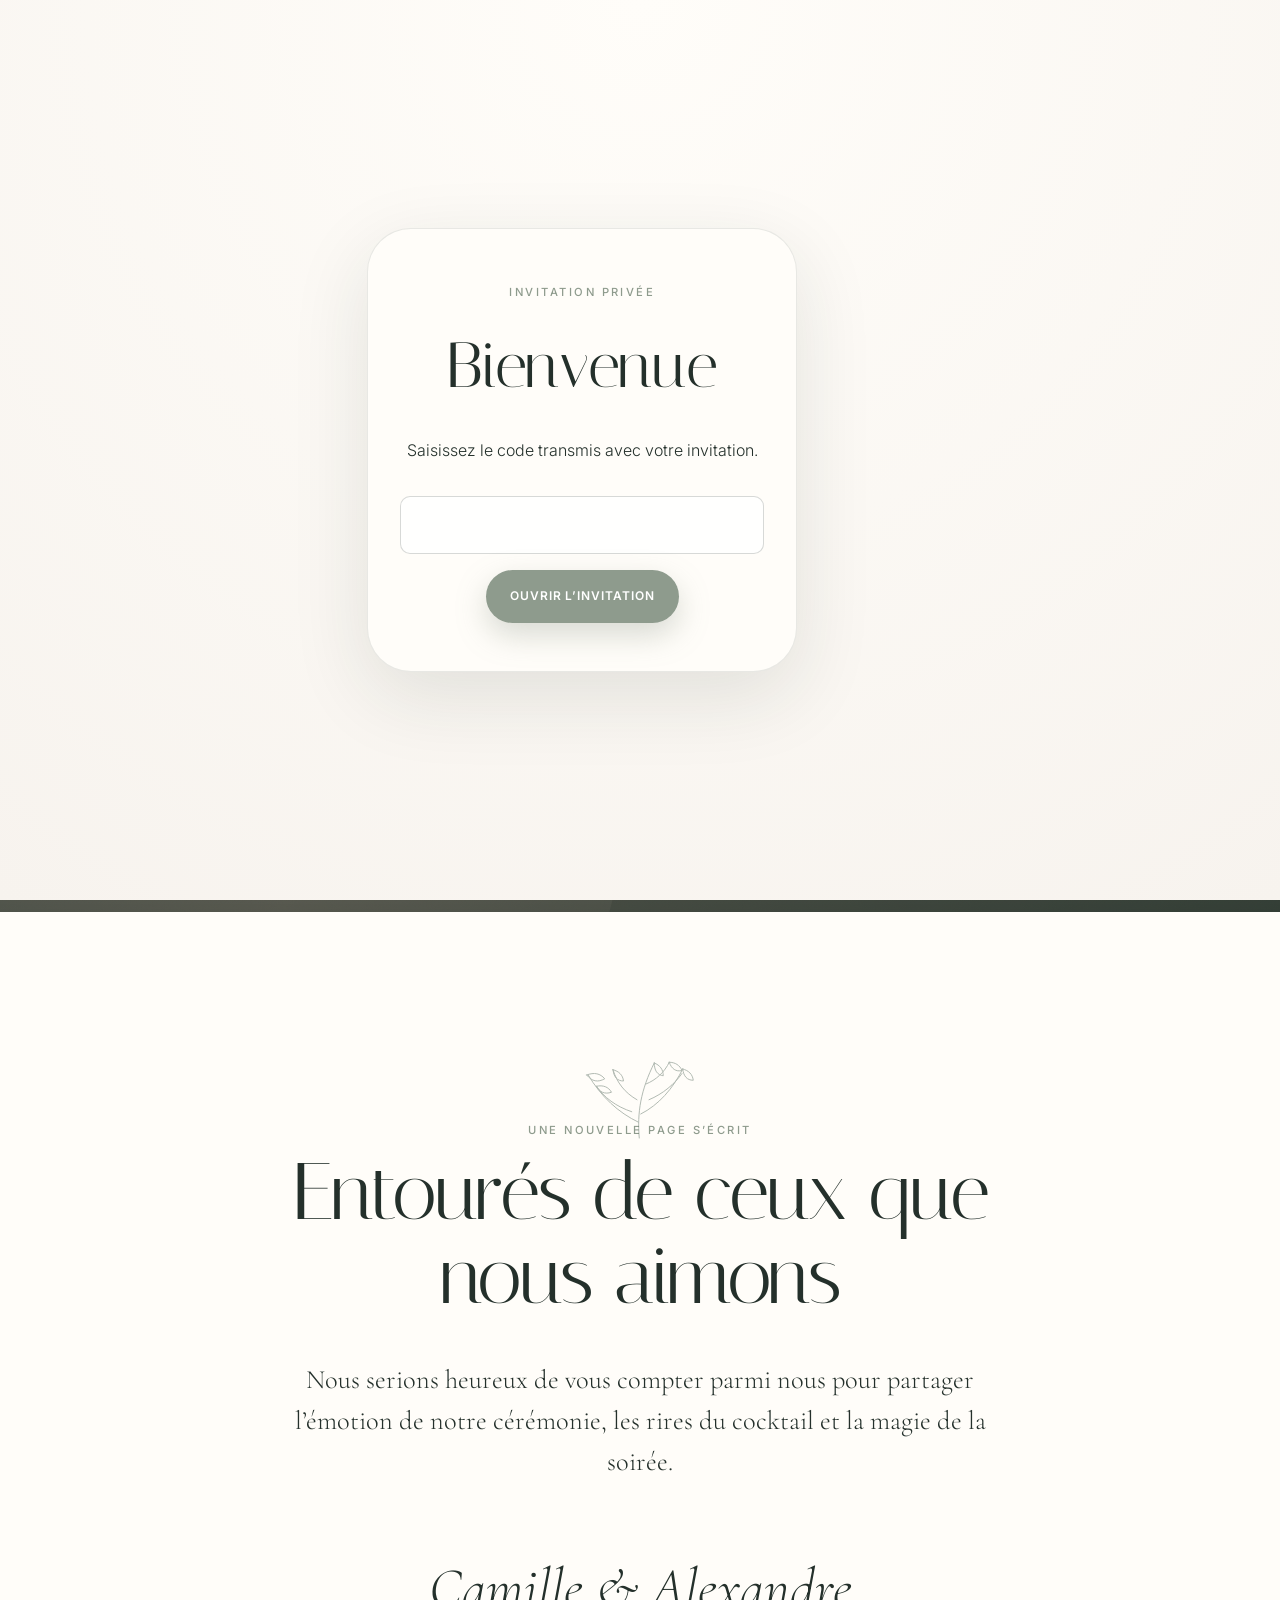
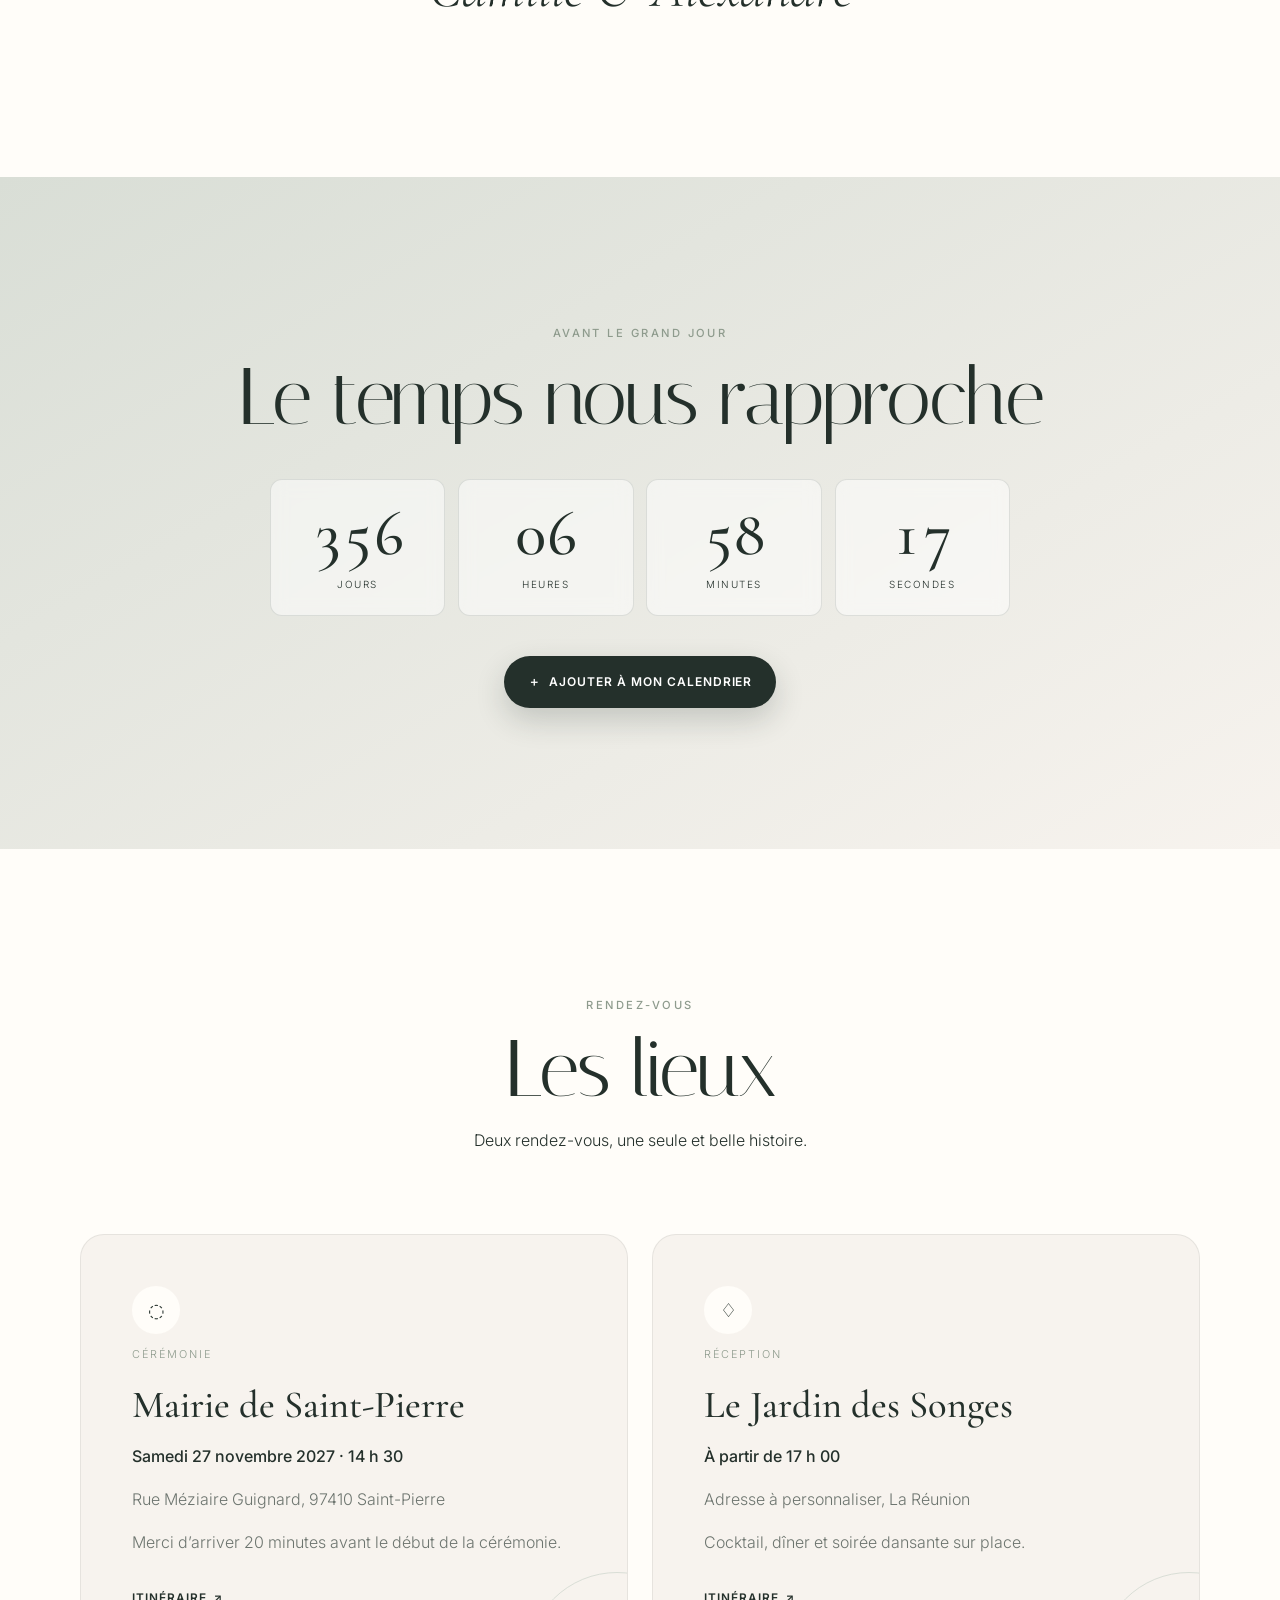
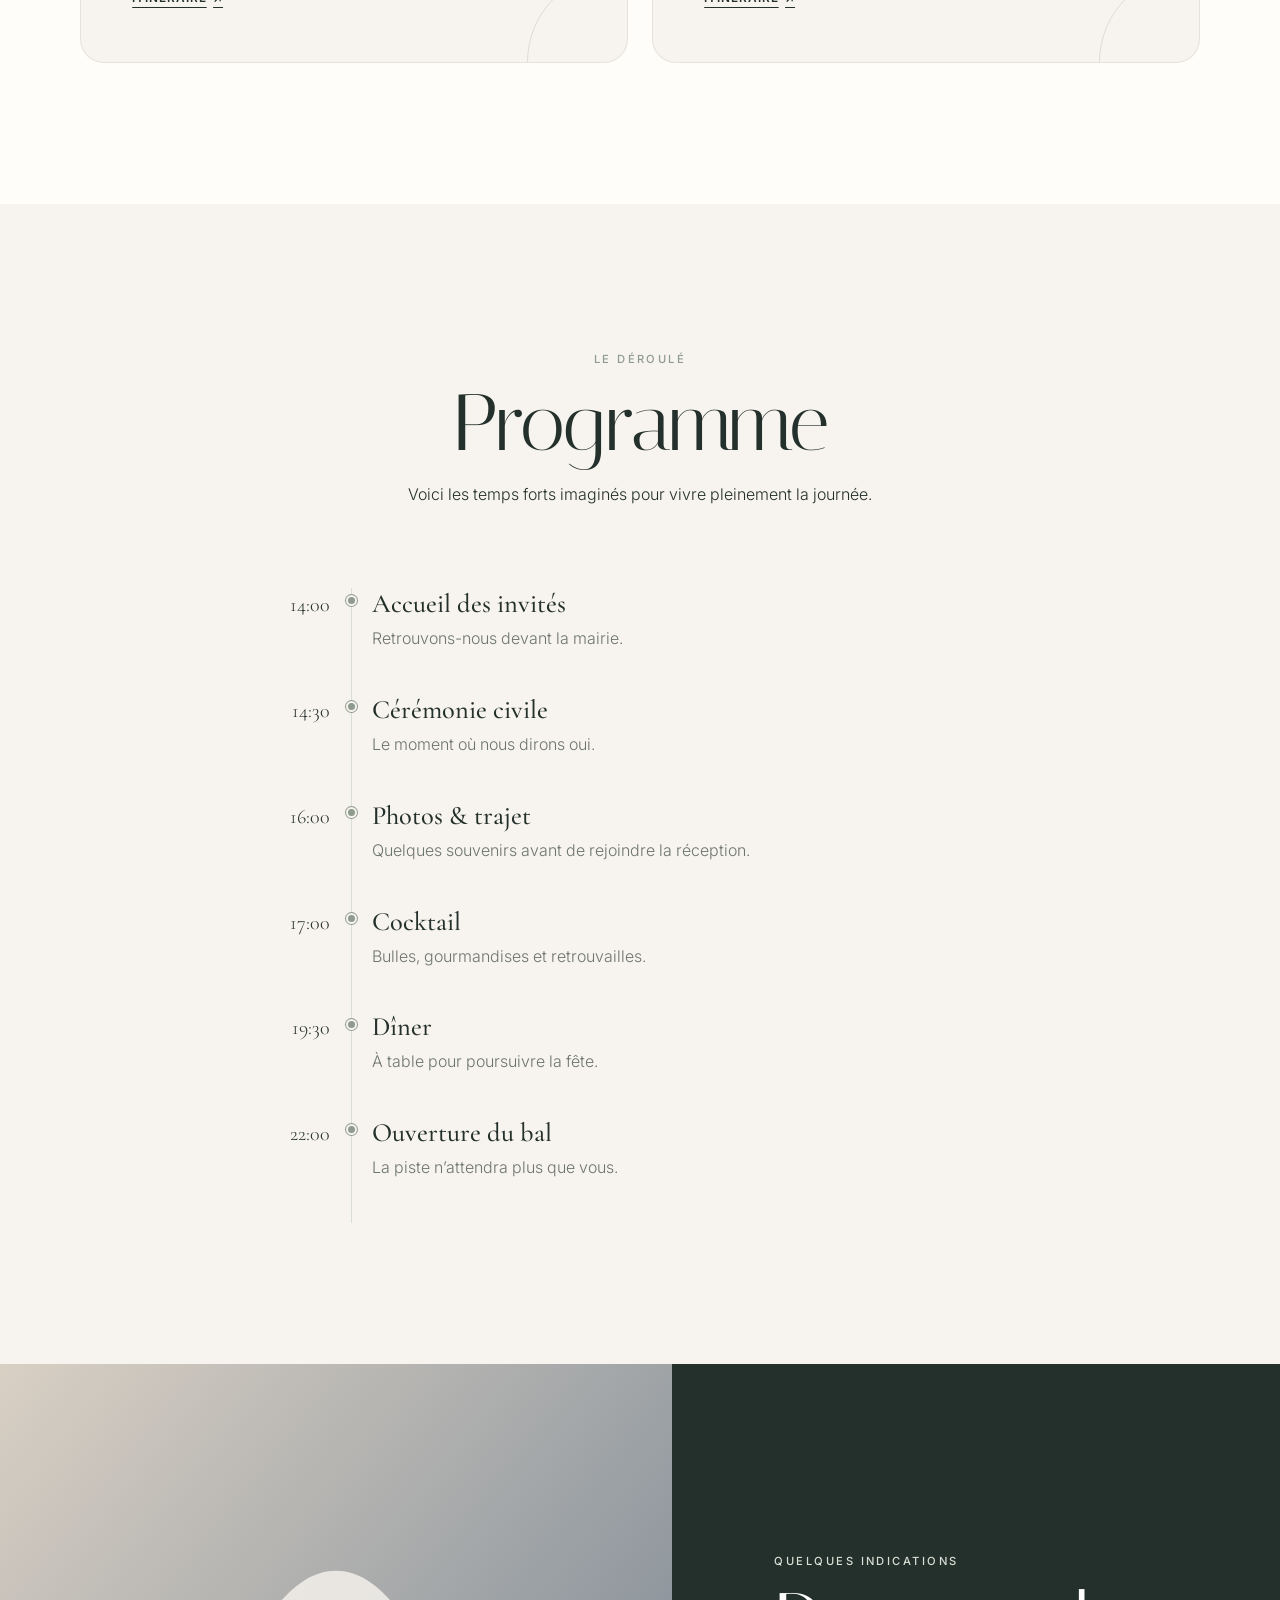
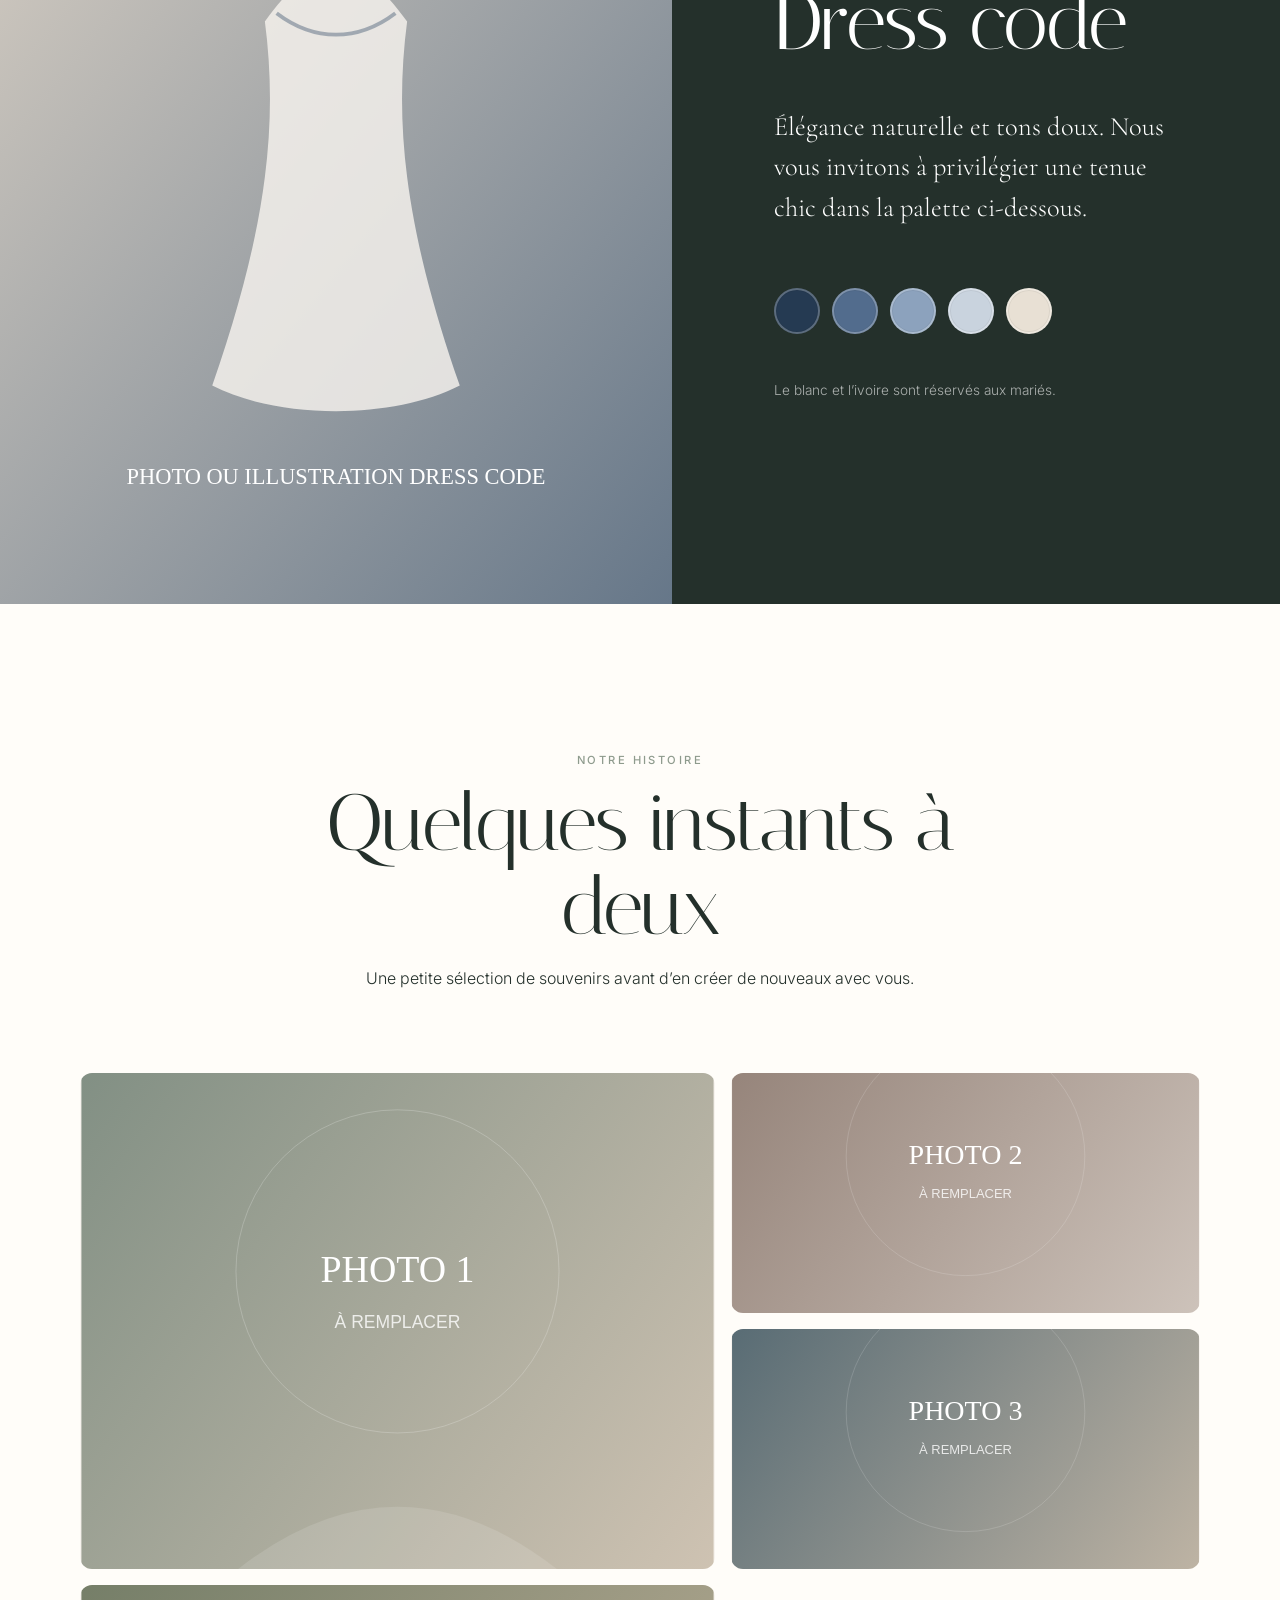
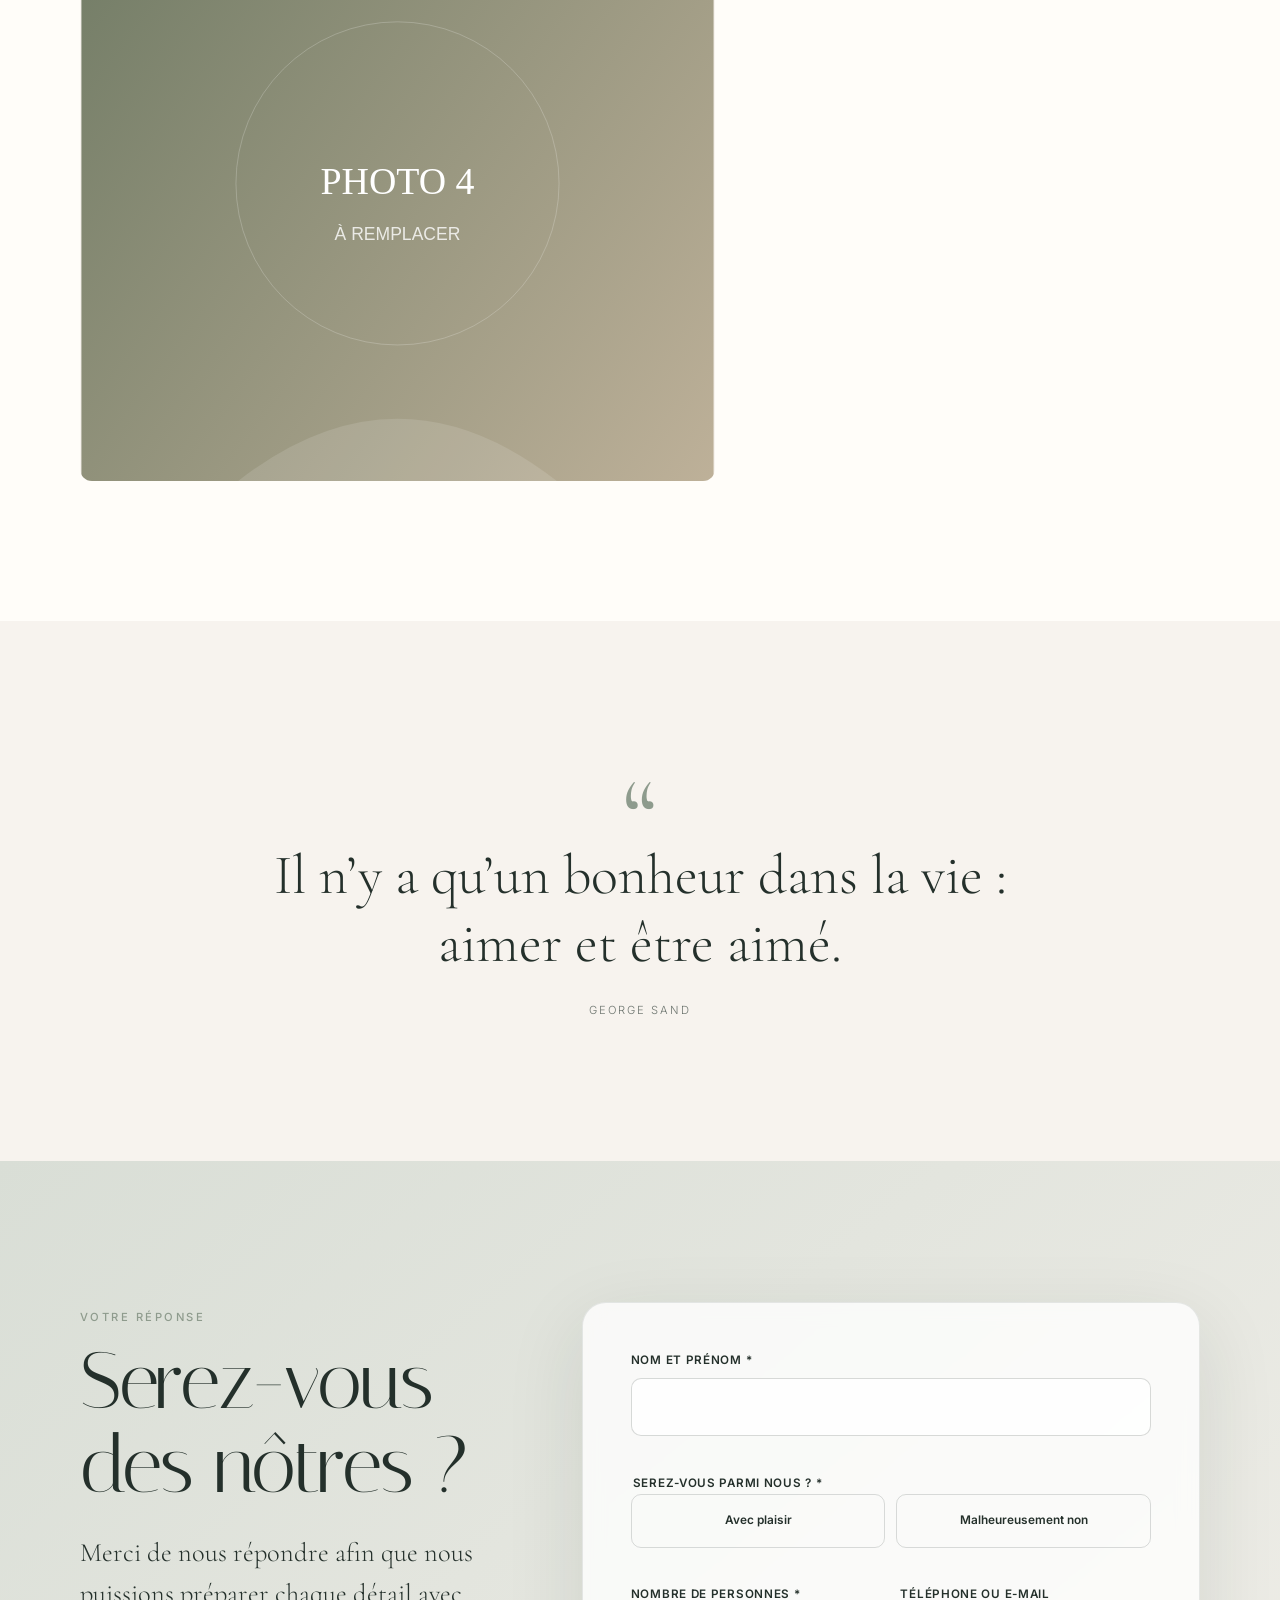
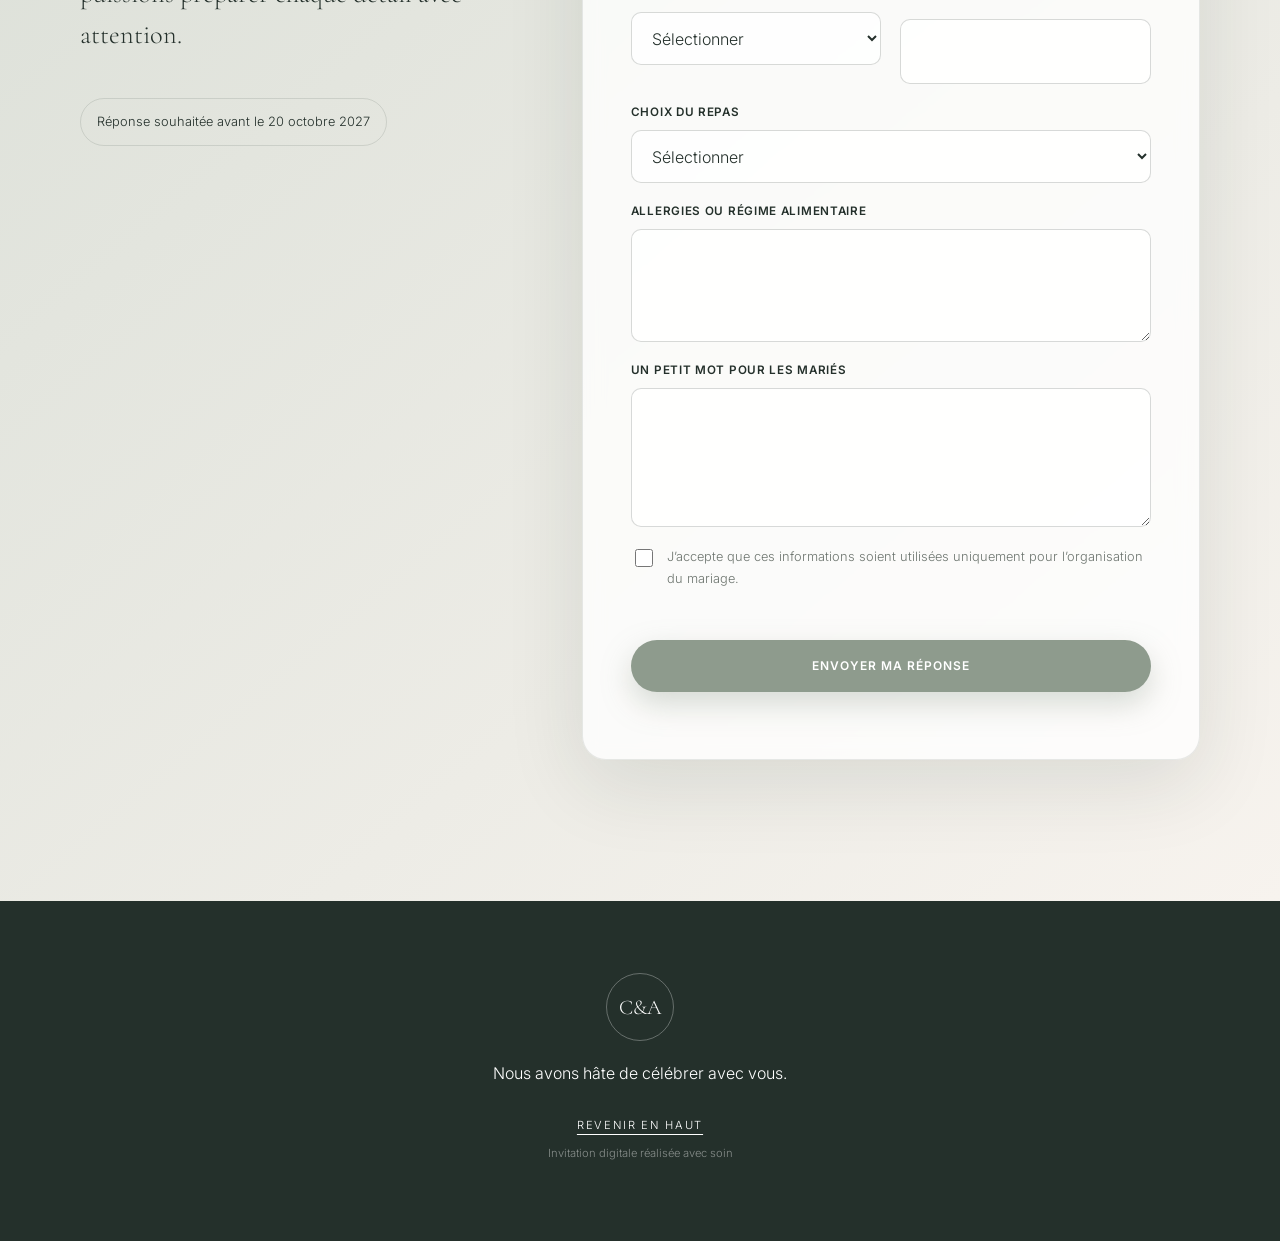
==== index.html @ e75367e8 "Add files via upload" ====
<!doctype html>
<html lang="fr">
<head>
  <meta charset="utf-8">
  <meta name="viewport" content="width=device-width, initial-scale=1, viewport-fit=cover">
  <meta name="theme-color" content="#f7f3ee">
  <meta name="robots" content="noindex,nofollow">
  <meta name="description" content="Invitation digitale de mariage">
  <meta property="og:type" content="website">
  <meta property="og:title" content="Invitation de mariage">
  <meta property="og:description" content="Nous avons la joie de vous inviter à notre mariage.">
  <meta property="og:image" content="assets/images/cover-placeholder.svg">
  <title>Invitation de mariage</title>
  <link rel="icon" href="assets/images/favicon.svg" type="image/svg+xml">
  <link rel="manifest" href="manifest.webmanifest">
  <link rel="preconnect" href="https://fonts.googleapis.com">
  <link rel="preconnect" href="https://fonts.gstatic.com" crossorigin>
  <link id="fontStylesheet" rel="stylesheet" href="https://fonts.googleapis.com/css2?family=Cormorant+Garamond:wght@400;500;600&family=Inter:wght@300;400;500;600&family=Italiana&display=swap">
  <link rel="stylesheet" href="assets/css/styles.css">
  <script src="config/invitation.config.js" defer></script>
  <script src="assets/js/app.js" defer></script>
</head>
<body>
  <noscript>
    <div class="noscript">Cette invitation nécessite JavaScript pour afficher son contenu.</div>
  </noscript>

  <div class="page-loader" id="pageLoader" aria-live="polite">
    <div class="loader-monogram" id="loaderMonogram">M</div>
    <p>Votre invitation se prépare…</p>
  </div>

  <div class="access-gate" id="accessGate" hidden>
    <form class="access-card" id="accessForm">
      <span class="eyebrow">Invitation privée</span>
      <h1>Bienvenue</h1>
      <p>Saisissez le code transmis avec votre invitation.</p>
      <label class="sr-only" for="accessCode">Code d’accès</label>
      <input id="accessCode" name="accessCode" type="password" autocomplete="one-time-code" required>
      <button class="button button--primary" type="submit">Ouvrir l’invitation</button>
      <p class="form-message" id="accessMessage" role="status"></p>
    </form>
  </div>

  <button class="sound-toggle" id="soundToggle" type="button" aria-label="Activer la musique" hidden>
    <span class="sound-bars" aria-hidden="true"><i></i><i></i><i></i></span>
    <span id="soundLabel">Musique</span>
  </button>
  <audio id="backgroundAudio" preload="none" loop></audio>

  <header class="hero" id="accueil">
    <div class="hero-media" aria-hidden="true">
      <img id="heroImage" src="assets/images/cover-placeholder.svg" alt="">
      <div class="hero-overlay"></div>
    </div>
    <div class="hero-content reveal">
      <p class="eyebrow" data-bind="hero.kicker"></p>
      <div class="monogram" id="heroMonogram" aria-hidden="true"></div>
      <h1 class="hero-names" id="heroNames"></h1>
      <p class="hero-date" id="heroDate"></p>
      <p class="hero-intro" data-bind="hero.intro"></p>
      <a class="scroll-cue" href="#annonce" aria-label="Découvrir l’invitation">
        <span>Découvrir</span><i aria-hidden="true"></i>
      </a>
    </div>
  </header>

  <main>
    <section class="section announcement" id="annonce">
      <div class="ornament ornament--top" aria-hidden="true"></div>
      <div class="section-inner section-inner--narrow reveal">
        <span class="eyebrow" data-bind="announcement.kicker"></span>
        <h2 data-bind="announcement.title"></h2>
        <p class="lead" data-bind="announcement.text"></p>
        <div class="signature" id="signatureNames"></div>
      </div>
    </section>

    <section class="section countdown-section" id="compte-a-rebours">
      <div class="section-inner reveal">
        <span class="eyebrow">Avant le grand jour</span>
        <h2 id="countdownHeading">Le temps nous rapproche</h2>
        <div class="countdown" id="countdown" role="timer" aria-live="off">
          <div><strong id="days">000</strong><span>jours</span></div>
          <div><strong id="hours">00</strong><span>heures</span></div>
          <div><strong id="minutes">00</strong><span>minutes</span></div>
          <div><strong id="seconds">00</strong><span>secondes</span></div>
        </div>
        <button class="button button--dark" id="calendarButton" type="button">
          <span aria-hidden="true">＋</span> Ajouter à mon calendrier
        </button>
      </div>
    </section>

    <section class="section locations-section" id="lieux">
      <div class="section-inner">
        <div class="section-heading reveal">
          <span class="eyebrow">Rendez-vous</span>
          <h2>Les lieux</h2>
          <p data-bind="locationsIntro"></p>
        </div>
        <div class="locations-grid" id="locationsGrid"></div>
      </div>
    </section>

    <section class="section schedule-section" id="programme">
      <div class="section-inner section-inner--narrow">
        <div class="section-heading reveal">
          <span class="eyebrow">Le déroulé</span>
          <h2>Programme</h2>
          <p data-bind="scheduleIntro"></p>
        </div>
        <ol class="timeline" id="timeline"></ol>
      </div>
    </section>

    <section class="section dress-section" id="dress-code">
      <div class="dress-media reveal">
        <img id="dressImage" src="assets/images/dress-placeholder.svg" alt="">
      </div>
      <div class="dress-content reveal">
        <span class="eyebrow">Quelques indications</span>
        <h2>Dress code</h2>
        <p class="lead" data-bind="dressCode.text"></p>
        <div class="palette" id="palette" aria-label="Palette de couleurs conseillée"></div>
        <p class="small-note" data-bind="dressCode.note"></p>
      </div>
    </section>

    <section class="section gallery-section" id="galerie">
      <div class="section-inner">
        <div class="section-heading reveal">
          <span class="eyebrow">Notre histoire</span>
          <h2 data-bind="gallery.title"></h2>
          <p data-bind="gallery.intro"></p>
        </div>
        <div class="gallery-grid" id="galleryGrid"></div>
      </div>
    </section>

    <section class="section quote-section" id="citation">
      <div class="section-inner section-inner--narrow reveal">
        <span class="quote-mark" aria-hidden="true">“</span>
        <blockquote id="quoteText"></blockquote>
        <cite id="quoteAuthor"></cite>
      </div>
    </section>

    <section class="section rsvp-section" id="rsvp">
      <div class="section-inner rsvp-layout">
        <div class="rsvp-copy reveal">
          <span class="eyebrow">Votre réponse</span>
          <h2 data-bind="rsvp.title"></h2>
          <p class="lead" data-bind="rsvp.intro"></p>
          <p class="rsvp-deadline" id="rsvpDeadline"></p>
        </div>

        <form class="rsvp-form reveal" id="rsvpForm" novalidate>
          <div class="honeypot" aria-hidden="true">
            <label for="website">Ne pas remplir</label>
            <input id="website" name="website" type="text" tabindex="-1" autocomplete="off">
          </div>
          <input type="hidden" name="eventId" id="eventId">
          <input type="hidden" name="submittedAt" id="submittedAt">

          <div class="field field--full">
            <label for="guestName">Nom et prénom *</label>
            <input id="guestName" name="guestName" type="text" autocomplete="name" required>
            <span class="field-error"></span>
          </div>

          <fieldset class="field field--full attendance-field">
            <legend>Serez-vous parmi nous ? *</legend>
            <div class="segmented-control">
              <label><input type="radio" name="attendance" value="yes" required><span>Avec plaisir</span></label>
              <label><input type="radio" name="attendance" value="no" required><span>Malheureusement non</span></label>
            </div>
            <span class="field-error"></span>
          </fieldset>

          <div class="conditional-fields" id="conditionalFields">
            <div class="field">
              <label for="guestCount">Nombre de personnes *</label>
              <select id="guestCount" name="guestCount"></select>
              <span class="field-error"></span>
            </div>

            <div class="field">
              <label for="contact">Téléphone ou e-mail</label>
              <input id="contact" name="contact" type="text" autocomplete="email">
            </div>

            <div class="field field--full" id="mealField">
              <label for="mealChoice">Choix du repas</label>
              <select id="mealChoice" name="mealChoice"></select>
            </div>

            <div class="field field--full">
              <label for="dietary">Allergies ou régime alimentaire</label>
              <textarea id="dietary" name="dietary" rows="3"></textarea>
            </div>
          </div>

          <div class="field field--full">
            <label for="message">Un petit mot pour les mariés</label>
            <textarea id="message" name="message" rows="4"></textarea>
          </div>

          <label class="consent field--full">
            <input id="consent" name="consent" type="checkbox" required>
            <span id="consentText"></span>
          </label>
          <span class="field-error consent-error"></span>

          <button class="button button--primary button--submit" type="submit" id="submitButton">
            Envoyer ma réponse
          </button>
          <p class="form-message" id="formMessage" role="status" aria-live="polite"></p>
        </form>
      </div>
    </section>
  </main>

  <footer class="footer">
    <div class="footer-monogram" id="footerMonogram"></div>
    <p id="footerText"></p>
    <a href="#accueil">Revenir en haut</a>
    <p class="footer-credit" id="footerCredit"></p>
  </footer>

  <dialog class="lightbox" id="lightbox">
    <button class="lightbox-close" id="lightboxClose" type="button" aria-label="Fermer">×</button>
    <img id="lightboxImage" alt="">
    <p id="lightboxCaption"></p>
  </dialog>

  <div class="toast" id="toast" role="status" aria-live="polite"></div>
</body>
</html>
---- assets/css/styles.css ----
:root {
  --bg: #f7f3ee;
  --surface: #fffdf9;
  --text: #24302b;
  --muted: #6d756f;
  --accent: #8e9b8d;
  --accent-soft: #d9ded6;
  --dark: #24302b;
  --light: #ffffff;
  --display: 'Italiana', serif;
  --serif: 'Cormorant Garamond', serif;
  --body: 'Inter', sans-serif;
  --radius-sm: 12px;
  --radius-md: 24px;
  --radius-lg: 44px;
  --shadow: 0 24px 80px rgba(29, 42, 35, .11);
  --content: 1120px;
  --ease: cubic-bezier(.22, 1, .36, 1);
}

*, *::before, *::after { box-sizing: border-box; }
html { scroll-behavior: smooth; background: var(--bg); }
body {
  margin: 0;
  color: var(--text);
  background: var(--bg);
  font-family: var(--body);
  font-weight: 300;
  line-height: 1.7;
  overflow-x: hidden;
}
body.is-locked { overflow: hidden; }
img { display: block; max-width: 100%; }
button, input, select, textarea { font: inherit; }
button, a { -webkit-tap-highlight-color: transparent; }
a { color: inherit; }

.sr-only {
  position: absolute !important;
  width: 1px; height: 1px;
  padding: 0; margin: -1px;
  overflow: hidden; clip: rect(0,0,0,0);
  white-space: nowrap; border: 0;
}
.noscript { padding: 1rem; text-align: center; background: #7b2f2f; color: white; }

.page-loader {
  position: fixed; inset: 0; z-index: 1000;
  display: grid; place-content: center; justify-items: center;
  background: var(--bg);
  transition: opacity .7s var(--ease), visibility .7s;
}
.page-loader.is-hidden { opacity: 0; visibility: hidden; }
.loader-monogram {
  width: 92px; height: 92px; border: 1px solid var(--accent);
  border-radius: 50%; display: grid; place-content: center;
  font-family: var(--serif); font-size: 2rem;
  animation: breathe 1.8s ease-in-out infinite;
}
.page-loader p { margin-top: 1rem; color: var(--muted); font-size: .75rem; letter-spacing: .12em; text-transform: uppercase; }
@keyframes breathe { 50% { transform: scale(1.05); opacity: .65; } }

.access-gate {
  position: fixed; inset: 0; z-index: 900; padding: 1.5rem;
  display: grid; place-content: center;
  background: radial-gradient(circle at top, var(--surface), var(--bg));
}
.access-card {
  width: min(100%, 430px); padding: 3rem 2rem; text-align: center;
  background: var(--surface); border: 1px solid rgba(36,48,43,.1);
  border-radius: var(--radius-lg); box-shadow: var(--shadow);
}
.access-card h1 { font-family: var(--display); font-weight: 400; font-size: clamp(2.6rem, 10vw, 4rem); margin: .5rem 0; }
.access-card input { margin: 1rem 0; text-align: center; letter-spacing: .3em; }

.hero {
  position: relative; min-height: 100svh; display: grid; place-items: center;
  overflow: hidden; isolation: isolate; color: var(--light); text-align: center;
}
.hero-media { position: absolute; inset: 0; z-index: -2; }
.hero-media img { width: 100%; height: 100%; object-fit: cover; transform: scale(1.025); animation: heroZoom 16s ease-out both; }
.hero-overlay {
  position: absolute; inset: 0;
  background: linear-gradient(180deg, rgba(15,26,21,.22), rgba(15,26,21,.46) 75%, rgba(15,26,21,.62));
}
.hero-content { width: min(92%, 820px); padding: 6rem 1rem 5rem; display: grid; justify-items: center; }
.hero .eyebrow { color: rgba(255,255,255,.82); }
.monogram {
  width: 88px; height: 88px; border: 1px solid rgba(255,255,255,.6);
  border-radius: 50%; display: grid; place-content: center;
  font-family: var(--serif); font-size: 1.7rem; margin: 1.5rem 0 2rem;
  backdrop-filter: blur(5px);
}
.hero-names {
  margin: 0; font-family: var(--display); font-weight: 400;
  font-size: clamp(3.8rem, 14vw, 8.2rem); line-height: .94; letter-spacing: -.04em;
  text-wrap: balance;
}
.hero-names .ampersand { display: block; font-family: var(--serif); font-style: italic; font-size: .5em; line-height: .75; margin: .15em 0; }
.hero-date { font-family: var(--serif); font-size: clamp(1.25rem, 4vw, 1.7rem); letter-spacing: .16em; text-transform: uppercase; margin: 2rem 0 .8rem; }
.hero-intro { width: min(100%, 610px); color: rgba(255,255,255,.85); margin: 0; }
.scroll-cue { margin-top: 4rem; display: grid; justify-items: center; gap: .7rem; text-decoration: none; text-transform: uppercase; letter-spacing: .18em; font-size: .67rem; }
.scroll-cue i { width: 1px; height: 46px; background: rgba(255,255,255,.7); animation: scrollCue 1.8s ease-in-out infinite; transform-origin: top; }
@keyframes heroZoom { to { transform: scale(1.1); } }
@keyframes scrollCue { 0%, 100% { transform: scaleY(.25); opacity: .3; } 50% { transform: scaleY(1); opacity: 1; } }

.section { position: relative; padding: clamp(5rem, 11vw, 9rem) 1.25rem; }
.section-inner { width: min(100%, var(--content)); margin-inline: auto; }
.section-inner--narrow { max-width: 760px; }
.section-heading { max-width: 650px; margin: 0 auto clamp(3rem, 7vw, 5rem); text-align: center; }
.eyebrow { margin: 0; color: var(--accent); font-size: .7rem; font-weight: 500; letter-spacing: .22em; text-transform: uppercase; }
h2 { margin: .6rem 0 1rem; font-family: var(--display); font-size: clamp(2.7rem, 7vw, 5rem); font-weight: 400; line-height: 1.05; letter-spacing: -.025em; }
.lead { font-family: var(--serif); font-size: clamp(1.25rem, 3vw, 1.65rem); line-height: 1.55; }
.small-note { color: var(--muted); font-size: .85rem; }

.announcement { min-height: 78svh; display: grid; place-items: center; text-align: center; background: var(--surface); }
.announcement .section-inner { display: grid; justify-items: center; }
.signature { font-family: var(--serif); font-style: italic; font-size: clamp(2.1rem, 6vw, 3.5rem); margin-top: 2rem; }
.ornament--top { width: 180px; height: 92px; margin: 0 auto -1.5rem; background: url('../images/botanical-line.svg') center/contain no-repeat; opacity: .55; }

.countdown-section { text-align: center; background: linear-gradient(150deg, var(--accent-soft), var(--bg)); }
.countdown { display: grid; grid-template-columns: repeat(4, minmax(0,1fr)); gap: .8rem; width: min(100%, 740px); margin: 2.5rem auto; }
.countdown > div { padding: 1.4rem .4rem; background: rgba(255,255,255,.5); border: 1px solid rgba(36,48,43,.12); border-radius: var(--radius-sm); backdrop-filter: blur(8px); }
.countdown strong { display: block; font-family: var(--serif); font-size: clamp(2rem, 7vw, 4rem); font-weight: 500; line-height: 1; font-variant-numeric: tabular-nums; }
.countdown span { display: block; margin-top: .6rem; font-size: .62rem; letter-spacing: .15em; text-transform: uppercase; }

.button {
  border: 0; border-radius: 999px; padding: 1rem 1.5rem; cursor: pointer;
  display: inline-flex; align-items: center; justify-content: center; gap: .55rem;
  font-size: .75rem; font-weight: 600; letter-spacing: .08em; text-transform: uppercase;
  text-decoration: none; transition: transform .3s var(--ease), box-shadow .3s, background .3s;
}
.button:hover { transform: translateY(-2px); }
.button:focus-visible { outline: 3px solid color-mix(in srgb, var(--accent), white 30%); outline-offset: 4px; }
.button--dark { color: white; background: var(--dark); box-shadow: 0 12px 30px rgba(36,48,43,.2); }
.button--primary { color: white; background: var(--accent); box-shadow: 0 12px 30px color-mix(in srgb, var(--accent), transparent 65%); }
.button[disabled] { cursor: wait; opacity: .65; transform: none; }

.locations-section { background: var(--surface); }
.locations-grid { display: grid; grid-template-columns: repeat(2, minmax(0,1fr)); gap: 1.5rem; }
.location-card {
  position: relative; padding: clamp(2rem, 5vw, 3.2rem); overflow: hidden;
  background: var(--bg); border-radius: var(--radius-md); border: 1px solid rgba(36,48,43,.08);
}
.location-card::after { content: ''; position: absolute; width: 180px; height: 180px; right: -80px; bottom: -90px; border: 1px solid var(--accent-soft); border-radius: 50%; }
.location-icon { width: 48px; height: 48px; display: grid; place-content: center; border-radius: 50%; background: var(--surface); font-size: 1.2rem; }
.location-card h3 { font-family: var(--serif); font-size: clamp(1.7rem, 4vw, 2.4rem); font-weight: 500; line-height: 1.15; margin: 1.2rem 0 .5rem; }
.location-label { color: var(--accent); font-size: .68rem; letter-spacing: .18em; text-transform: uppercase; }
.location-date { font-weight: 500; }
.location-address, .location-note { color: var(--muted); }
.location-link { display: inline-flex; align-items: center; gap: .4rem; margin-top: 1rem; font-weight: 600; font-size: .74rem; letter-spacing: .08em; text-transform: uppercase; text-underline-offset: 5px; }

.schedule-section { background: var(--bg); }
.timeline { list-style: none; margin: 0; padding: 0; position: relative; }
.timeline::before { content: ''; position: absolute; left: 5.7rem; top: 0; bottom: 0; width: 1px; background: var(--accent-soft); }
.timeline-item { position: relative; display: grid; grid-template-columns: 4.4rem 1fr; gap: 2.6rem; padding: 0 0 2.6rem; }
.timeline-time { font-family: var(--serif); font-size: 1.25rem; text-align: right; }
.timeline-dot { position: absolute; left: 5.38rem; top: .45rem; width: 11px; height: 11px; border: 2px solid var(--bg); border-radius: 50%; background: var(--accent); box-shadow: 0 0 0 1px var(--accent); }
.timeline-content h3 { margin: 0; font-family: var(--serif); font-size: 1.65rem; font-weight: 500; line-height: 1.25; }
.timeline-content p { margin: .25rem 0 0; color: var(--muted); }

.dress-section { padding: 0; display: grid; grid-template-columns: 1.05fr .95fr; min-height: 760px; background: var(--dark); color: var(--light); }
.dress-media { min-height: 560px; overflow: hidden; }
.dress-media img { width: 100%; height: 100%; object-fit: cover; }
.dress-content { display: flex; flex-direction: column; justify-content: center; padding: clamp(3rem, 8vw, 7rem); }
.dress-content .eyebrow { color: var(--accent-soft); }
.dress-content .small-note { color: rgba(255,255,255,.62); }
.palette { display: flex; flex-wrap: wrap; gap: .75rem; margin: 2rem 0; }
.palette-color { width: 46px; height: 46px; border-radius: 50%; border: 2px solid rgba(255,255,255,.25); box-shadow: inset 0 0 0 1px rgba(0,0,0,.06); }

.gallery-section { background: var(--surface); }
.gallery-grid { display: grid; grid-template-columns: 1.15fr .85fr; grid-auto-rows: 240px; gap: 1rem; }
.gallery-item { position: relative; overflow: hidden; border: 0; padding: 0; border-radius: var(--radius-sm); cursor: zoom-in; background: var(--bg); }
.gallery-item:nth-child(1), .gallery-item:nth-child(4) { grid-row: span 2; }
.gallery-item img { width: 100%; height: 100%; object-fit: cover; transition: transform .8s var(--ease); }
.gallery-item:hover img { transform: scale(1.045); }
.gallery-item span { position: absolute; inset: auto 0 0; padding: 2rem 1rem 1rem; color: white; text-align: left; font-family: var(--serif); font-size: 1.1rem; background: linear-gradient(transparent, rgba(0,0,0,.58)); opacity: 0; transition: opacity .35s; }
.gallery-item:hover span, .gallery-item:focus-visible span { opacity: 1; }

.quote-section { text-align: center; background: var(--bg); }
.quote-mark { display: block; height: .7em; color: var(--accent); font-family: var(--serif); font-size: 7rem; line-height: 1; }
blockquote { margin: 0; font-family: var(--serif); font-size: clamp(2rem, 5vw, 3.5rem); line-height: 1.22; }
cite { display: block; margin-top: 1.5rem; color: var(--muted); font-style: normal; font-size: .7rem; letter-spacing: .18em; text-transform: uppercase; }

.rsvp-section { background: linear-gradient(140deg, var(--accent-soft), var(--bg)); }
.rsvp-layout { display: grid; grid-template-columns: .8fr 1.2fr; gap: clamp(2rem, 7vw, 7rem); align-items: start; }
.rsvp-copy { position: sticky; top: 3rem; }
.rsvp-deadline { display: inline-block; margin-top: 1rem; padding: .75rem 1rem; border: 1px solid rgba(36,48,43,.12); border-radius: 999px; font-size: .8rem; }
.rsvp-form { padding: clamp(1.4rem, 4vw, 3rem); display: grid; grid-template-columns: repeat(2,minmax(0,1fr)); gap: 1.2rem; background: rgba(255,255,255,.78); border: 1px solid rgba(36,48,43,.1); border-radius: var(--radius-md); box-shadow: var(--shadow); backdrop-filter: blur(10px); }
.field { display: grid; gap: .45rem; }
.field--full, .button--submit, .form-message, .consent-error { grid-column: 1 / -1; }
.field label, .field legend { font-size: .73rem; font-weight: 600; letter-spacing: .06em; text-transform: uppercase; }
fieldset { min-width: 0; margin: 0; padding: 0; border: 0; }
input, select, textarea { width: 100%; border: 1px solid rgba(36,48,43,.18); border-radius: 10px; padding: .9rem 1rem; color: var(--text); background: rgba(255,255,255,.82); outline: none; transition: border .25s, box-shadow .25s; }
textarea { resize: vertical; }
input:focus, select:focus, textarea:focus { border-color: var(--accent); box-shadow: 0 0 0 4px color-mix(in srgb, var(--accent), transparent 82%); }
input[aria-invalid="true"], select[aria-invalid="true"], textarea[aria-invalid="true"] { border-color: #a74747; }
.segmented-control { display: grid; grid-template-columns: 1fr 1fr; gap: .7rem; }
.segmented-control input { position: absolute; opacity: 0; pointer-events: none; }
.segmented-control span { min-height: 54px; display: grid; place-content: center; padding: .7rem; text-align: center; border: 1px solid rgba(36,48,43,.16); border-radius: 10px; cursor: pointer; font-size: .74rem; text-transform: none; letter-spacing: 0; transition: .25s; }
.segmented-control input:checked + span { color: white; background: var(--dark); border-color: var(--dark); }
.conditional-fields { display: contents; }
.conditional-fields.is-hidden { display: none; }
.consent { display: flex; align-items: flex-start; gap: .7rem; font-size: .8rem; color: var(--muted); cursor: pointer; }
.consent input { width: 18px; height: 18px; margin-top: .18rem; flex: 0 0 auto; accent-color: var(--accent); }
.field-error { min-height: 1em; color: #943b3b; font-size: .72rem; }
.form-message { margin: 0; text-align: center; font-size: .88rem; }
.form-message.is-success { color: #2f684f; }
.form-message.is-error { color: #943b3b; }
.honeypot { position: absolute; left: -9999px; opacity: 0; }

.footer { padding: 4.5rem 1.2rem; text-align: center; background: var(--dark); color: white; }
.footer-monogram { width: 68px; height: 68px; margin: 0 auto 1.2rem; display: grid; place-content: center; border: 1px solid rgba(255,255,255,.3); border-radius: 50%; font-family: var(--serif); font-size: 1.3rem; }
.footer p { margin: .4rem 0; }
.footer a { display: inline-block; margin-top: 1.4rem; font-size: .7rem; letter-spacing: .15em; text-transform: uppercase; text-underline-offset: 5px; }
.footer-credit { color: rgba(255,255,255,.45); font-size: .7rem; }

.sound-toggle { position: fixed; right: max(1rem, env(safe-area-inset-right)); top: max(1rem, env(safe-area-inset-top)); z-index: 50; padding: .72rem 1rem; display: flex; align-items: center; gap: .6rem; color: white; background: rgba(20,30,25,.48); border: 1px solid rgba(255,255,255,.2); border-radius: 999px; backdrop-filter: blur(10px); cursor: pointer; font-size: .66rem; letter-spacing: .08em; text-transform: uppercase; }
.sound-bars { height: 14px; display: flex; align-items: center; gap: 2px; }
.sound-bars i { width: 2px; height: 5px; background: currentColor; }
.sound-toggle.is-playing .sound-bars i { animation: sound .8s ease-in-out infinite alternate; }
.sound-toggle.is-playing .sound-bars i:nth-child(2) { animation-delay: .2s; }
.sound-toggle.is-playing .sound-bars i:nth-child(3) { animation-delay: .4s; }
@keyframes sound { to { height: 14px; } }

.lightbox { width: min(92vw, 1000px); max-height: 92svh; border: 0; border-radius: var(--radius-sm); padding: 0; overflow: hidden; background: #101411; color: white; }
.lightbox::backdrop { background: rgba(0,0,0,.82); backdrop-filter: blur(4px); }
.lightbox img { width: 100%; max-height: 82svh; object-fit: contain; }
.lightbox p { margin: 0; padding: 1rem; text-align: center; font-family: var(--serif); }
.lightbox-close { position: absolute; top: .8rem; right: .8rem; z-index: 2; width: 44px; height: 44px; color: white; background: rgba(0,0,0,.45); border: 1px solid rgba(255,255,255,.3); border-radius: 50%; cursor: pointer; font-size: 1.7rem; }

.toast { position: fixed; z-index: 120; left: 50%; bottom: 1.4rem; width: min(calc(100% - 2rem), 520px); padding: 1rem 1.2rem; color: white; background: var(--dark); border-radius: 999px; text-align: center; box-shadow: var(--shadow); opacity: 0; visibility: hidden; transform: translate(-50%, 20px); transition: .35s var(--ease); }
.toast.is-visible { opacity: 1; visibility: visible; transform: translate(-50%, 0); }

.reveal { opacity: 0; transform: translateY(28px); transition: opacity .9s var(--ease), transform .9s var(--ease); }
.reveal.is-visible { opacity: 1; transform: none; }

@media (max-width: 780px) {
  .section { padding-inline: 1rem; }
  .locations-grid, .rsvp-layout { grid-template-columns: 1fr; }
  .rsvp-copy { position: static; }
  .dress-section { grid-template-columns: 1fr; }
  .dress-media { min-height: 65svh; }
  .dress-content { min-height: 520px; }
  .gallery-grid { grid-template-columns: 1fr 1fr; grid-auto-rows: 180px; }
  .gallery-item:nth-child(4) { grid-row: span 1; }
  .rsvp-form { grid-template-columns: 1fr; }
  .field, .field--full, .button--submit, .form-message, .consent-error { grid-column: 1; }
}

@media (max-width: 520px) {
  .hero-names { font-size: clamp(3.4rem, 18vw, 5rem); }
  .countdown { gap: .4rem; }
  .countdown > div { padding: 1rem .15rem; }
  .countdown strong { font-size: clamp(1.65rem, 9vw, 2.5rem); }
  .countdown span { font-size: .52rem; letter-spacing: .08em; }
  .timeline::before { left: 4.65rem; }
  .timeline-item { grid-template-columns: 3.5rem 1fr; gap: 2.2rem; }
  .timeline-dot { left: 4.34rem; }
  .gallery-grid { grid-auto-rows: 150px; gap: .55rem; }
  .gallery-item:nth-child(1) { grid-row: span 2; }
  .gallery-item span { display: none; }
  .segmented-control { grid-template-columns: 1fr; }
}

@media (prefers-reduced-motion: reduce) {
  *, *::before, *::after { scroll-behavior: auto !important; animation-duration: .01ms !important; animation-iteration-count: 1 !important; transition-duration: .01ms !important; }
  .reveal { opacity: 1; transform: none; }
}
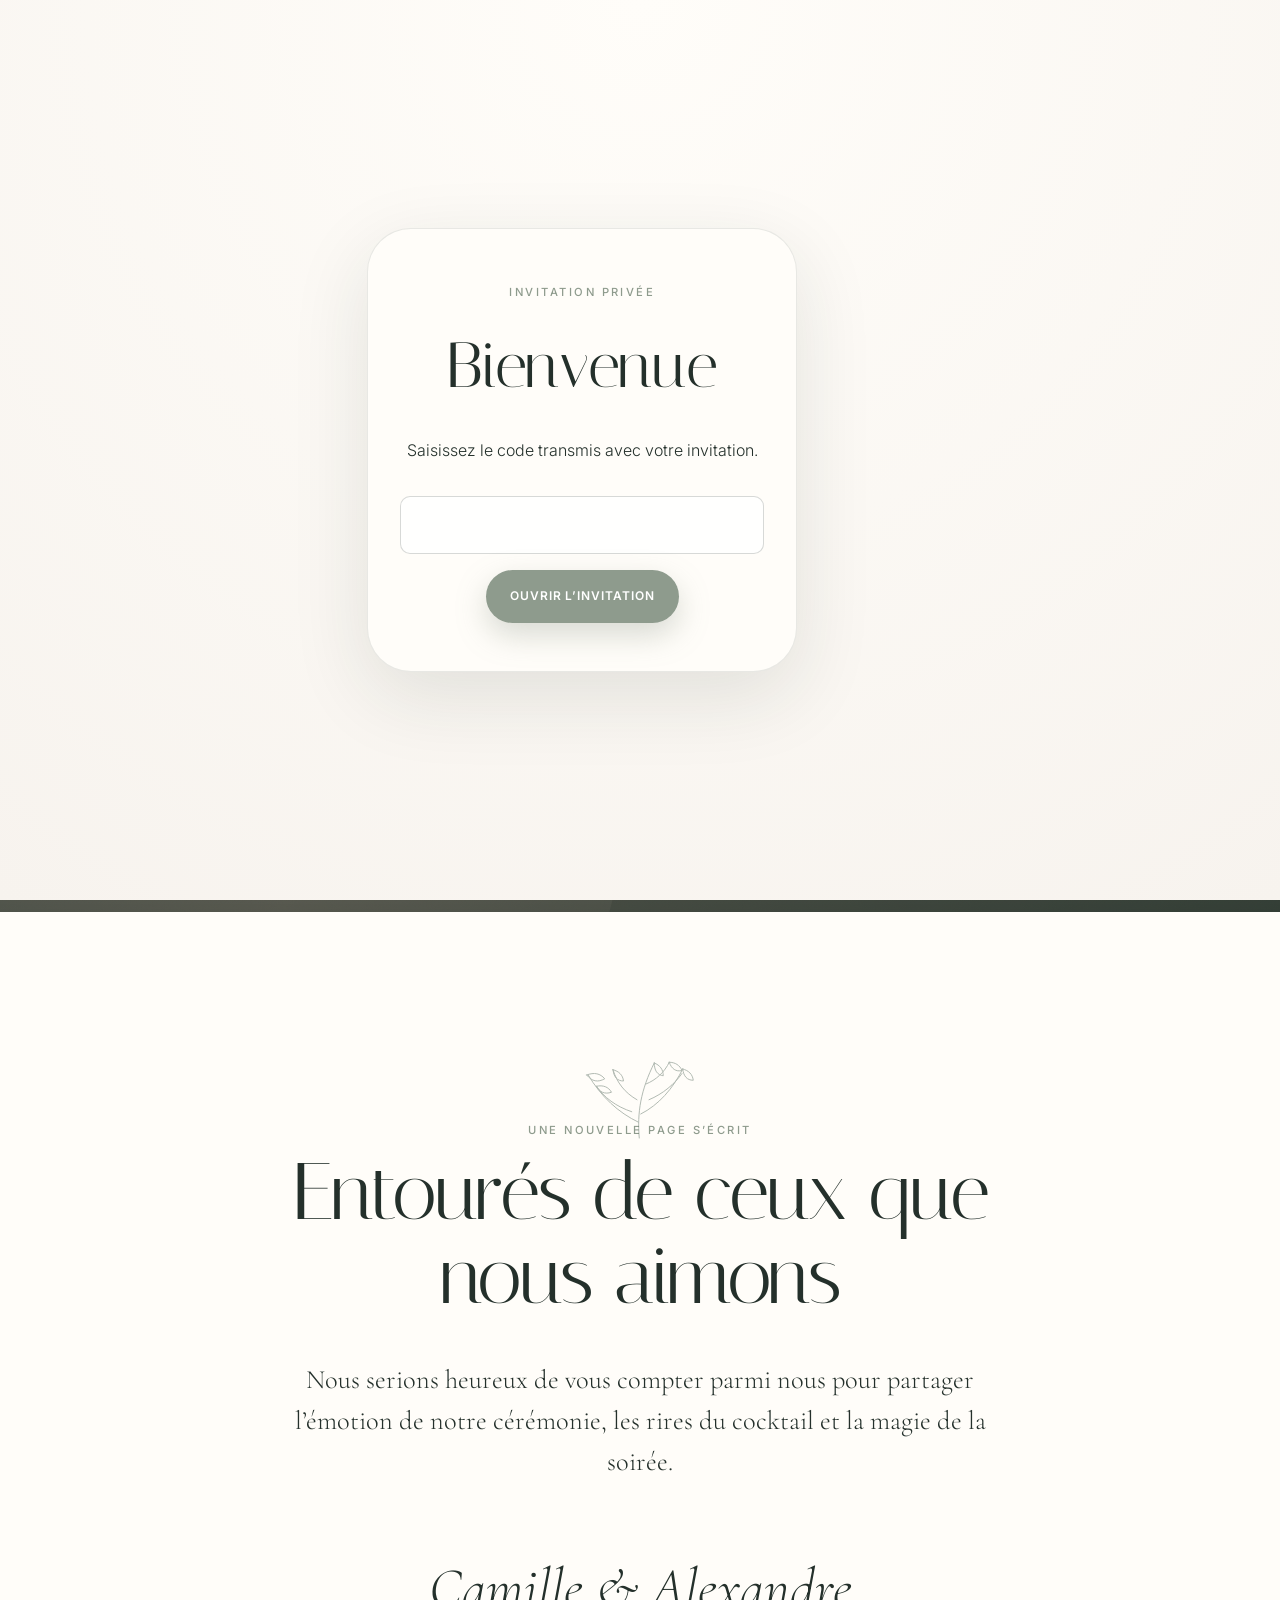
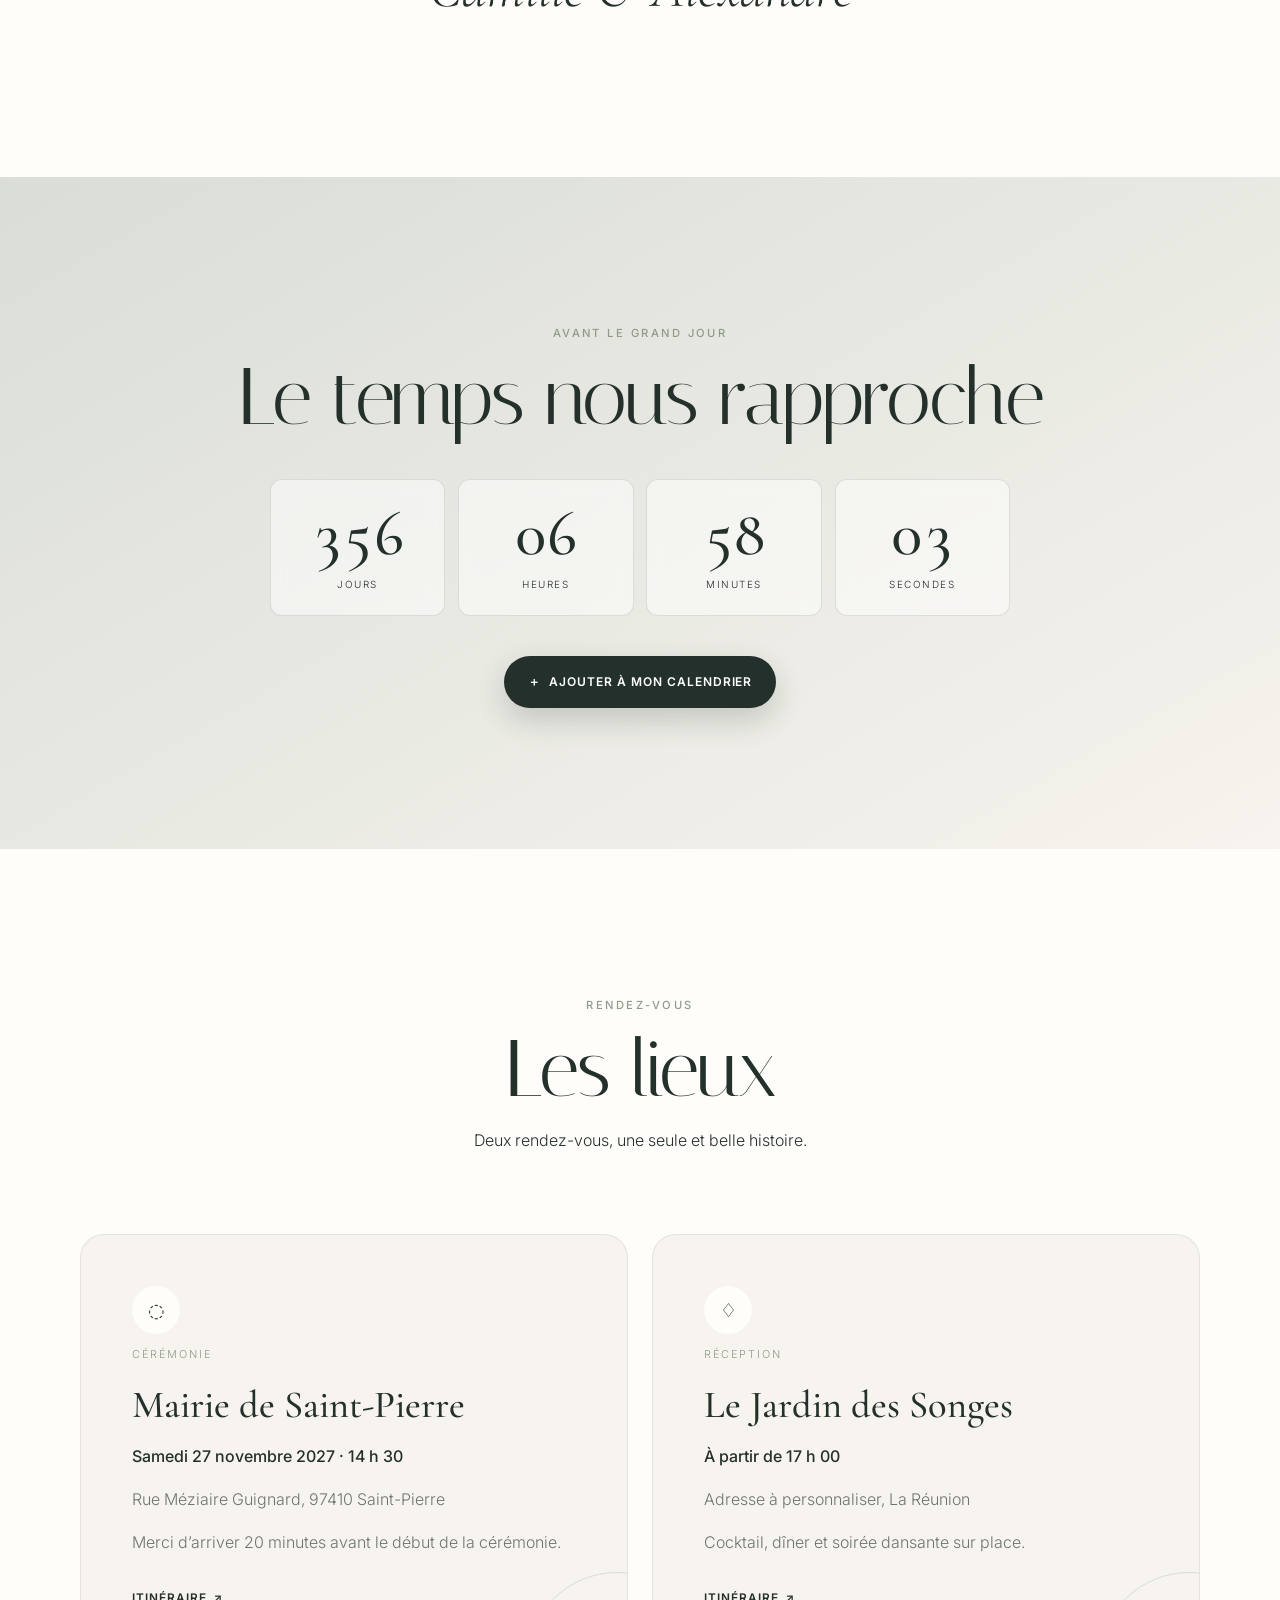
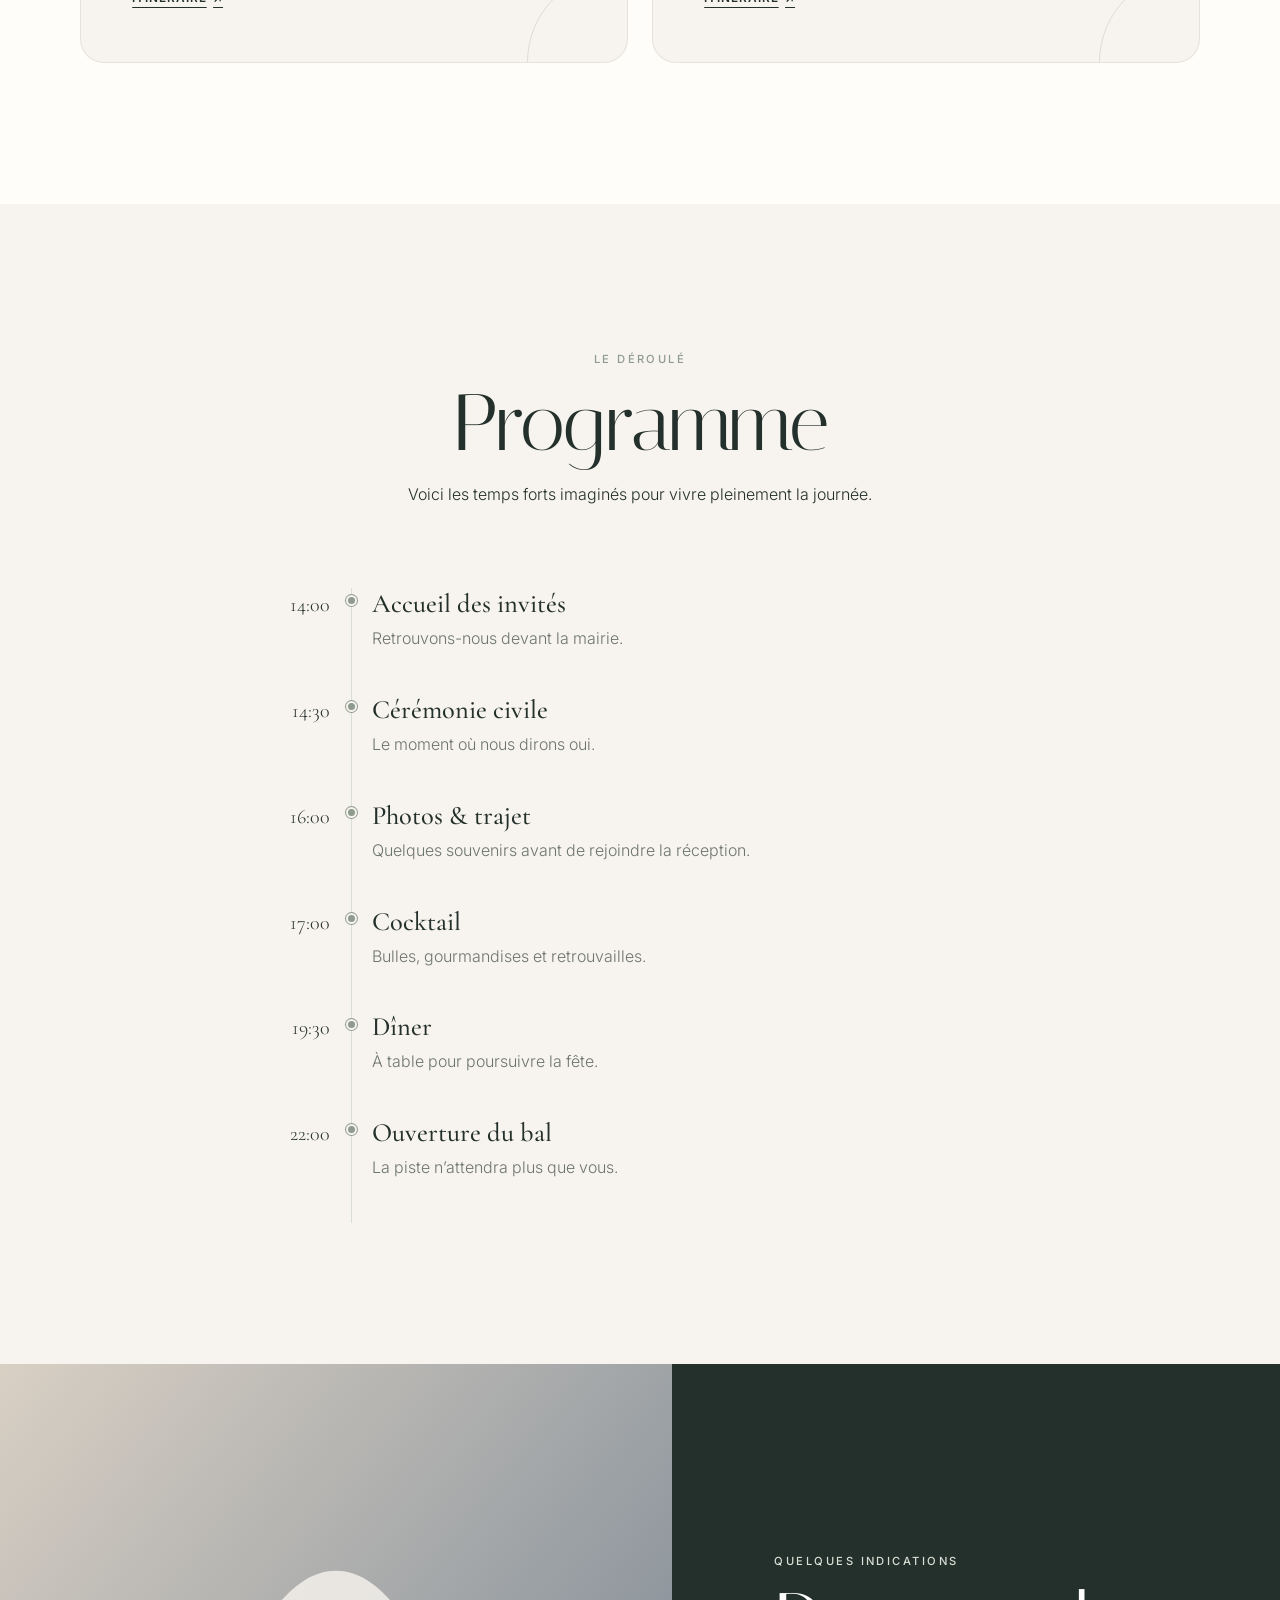
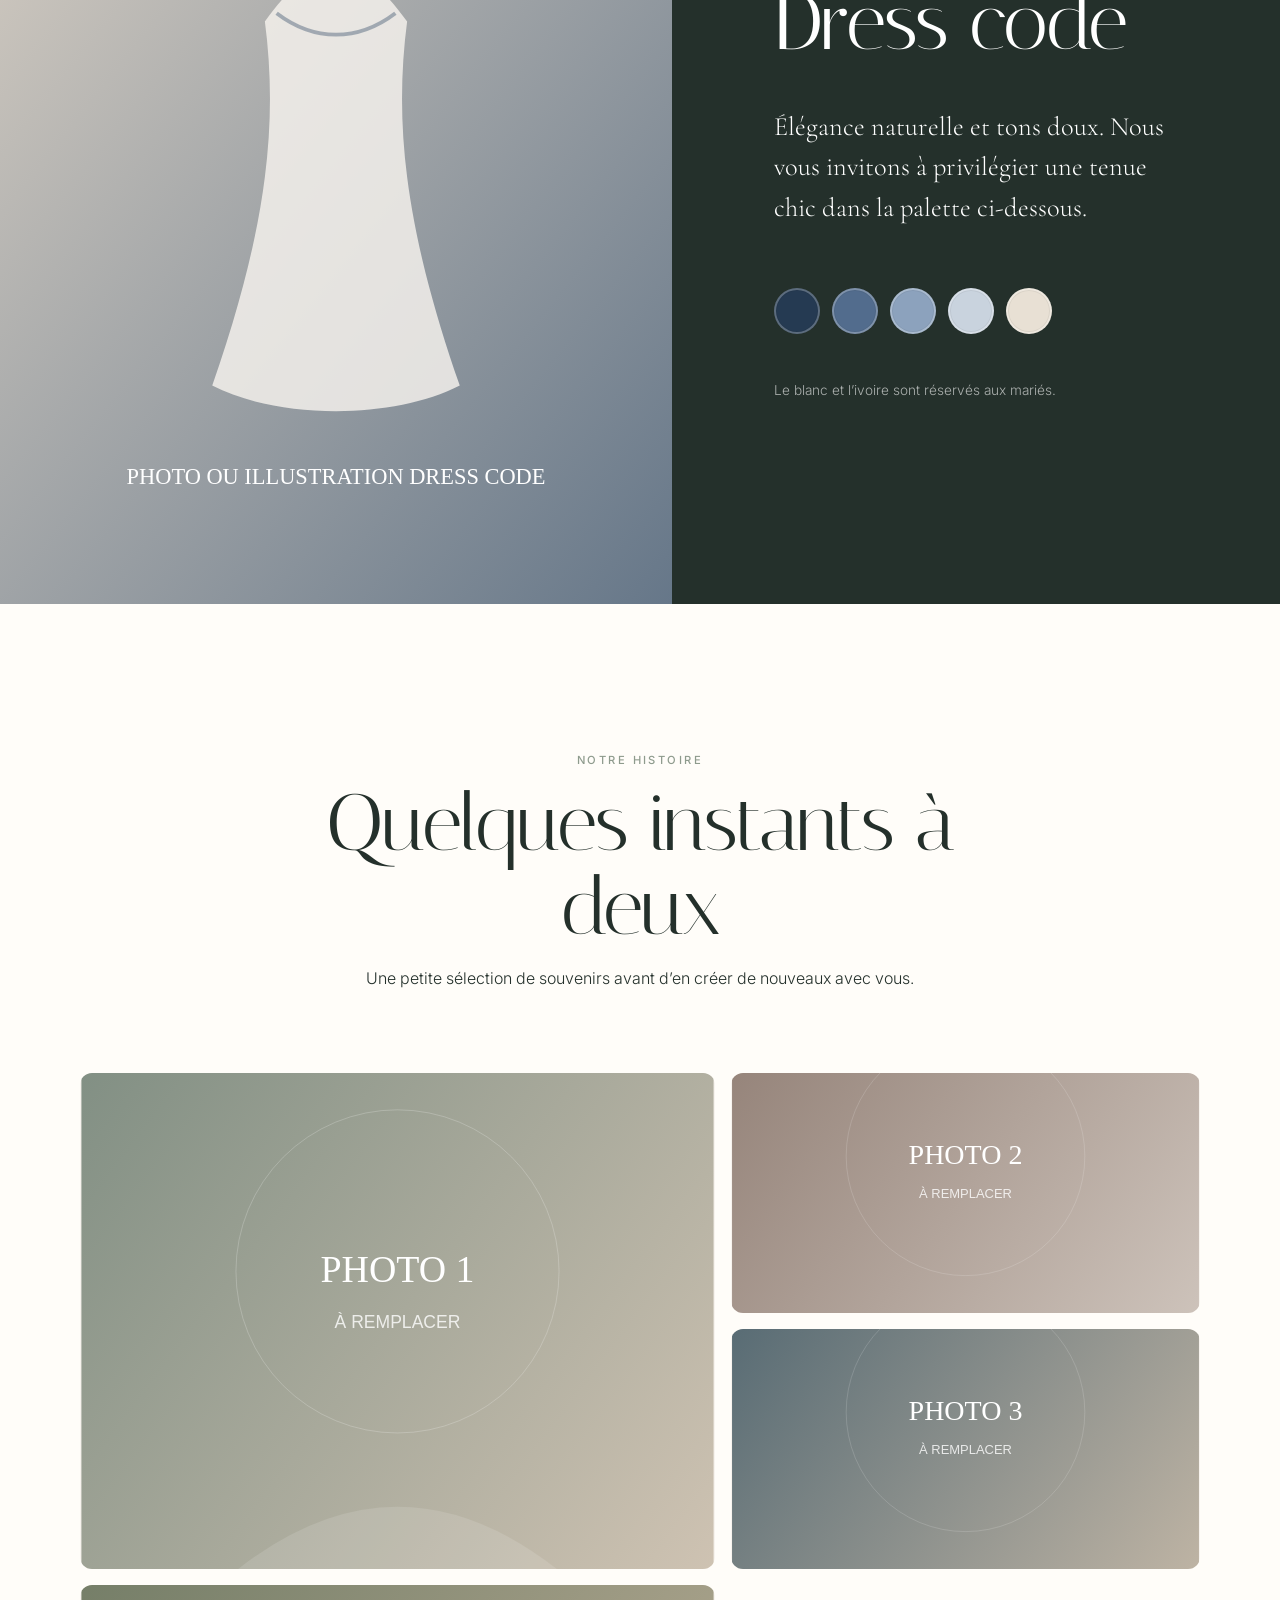
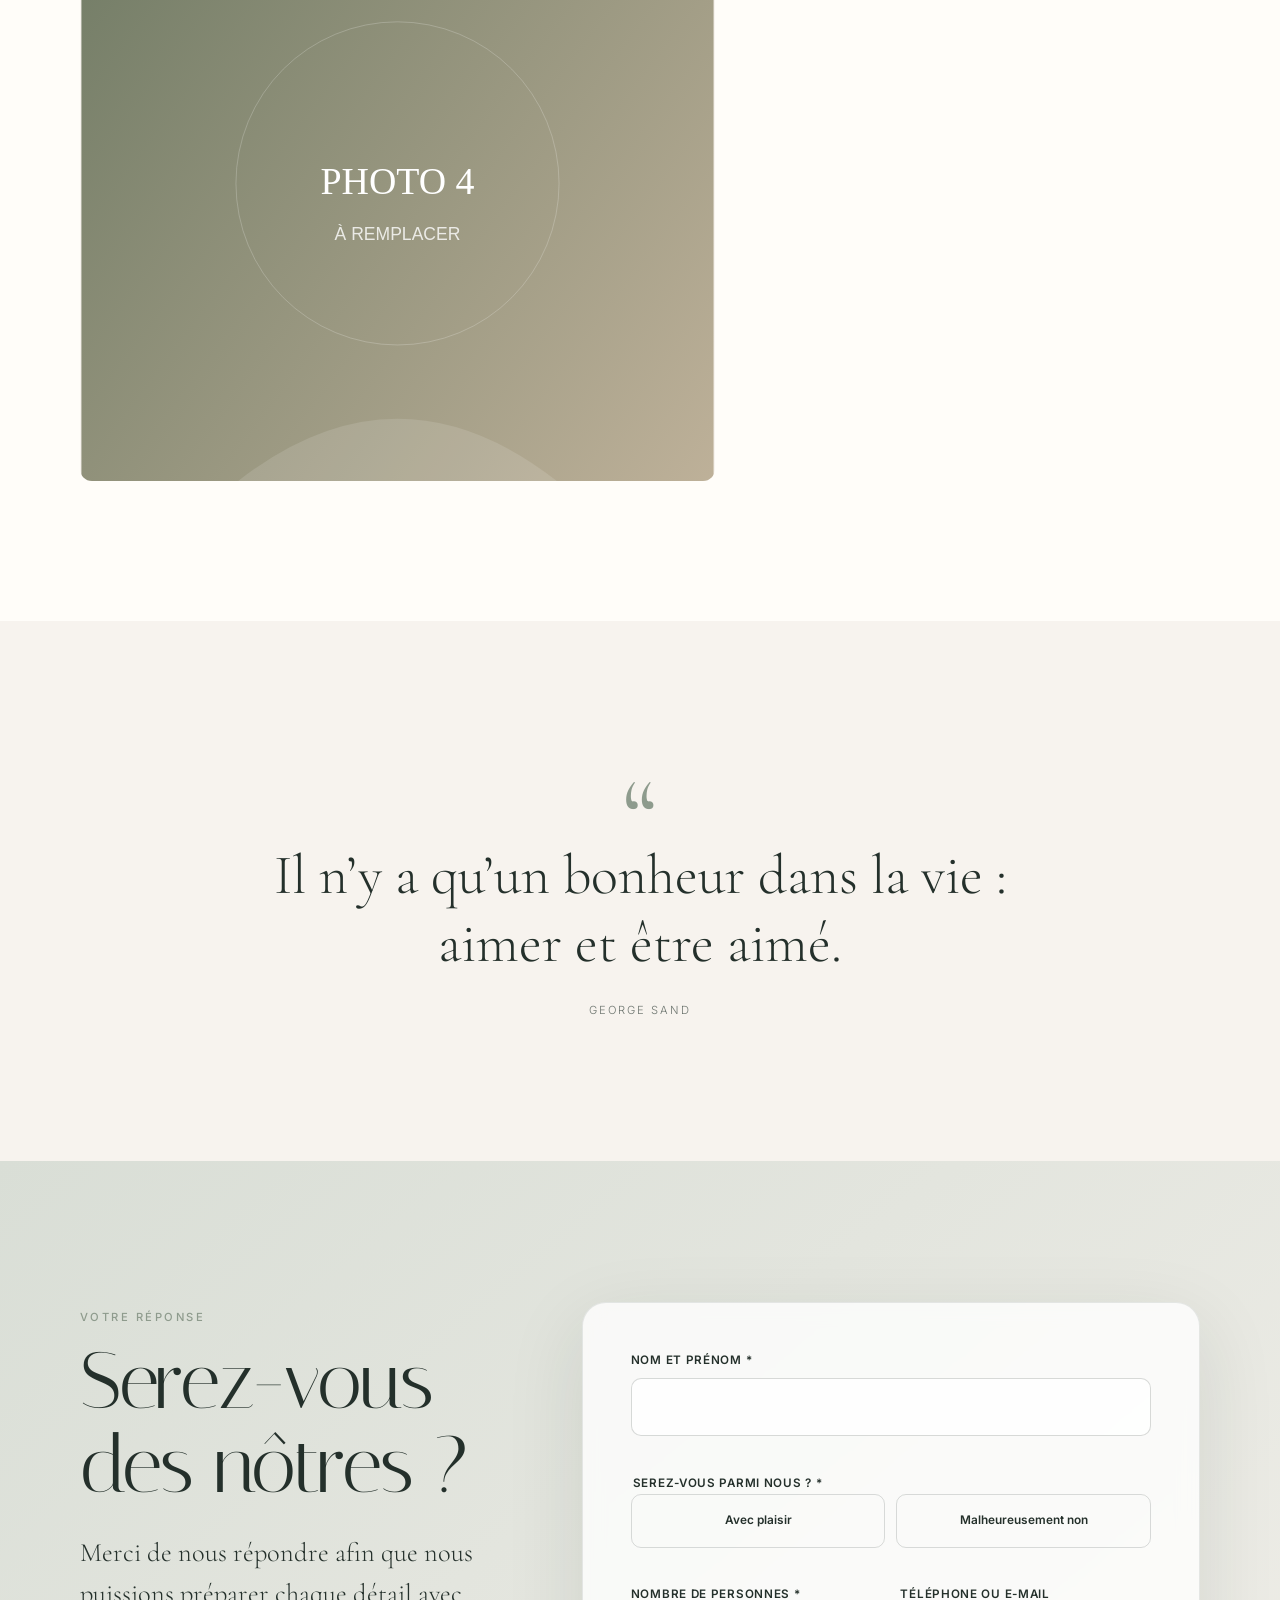
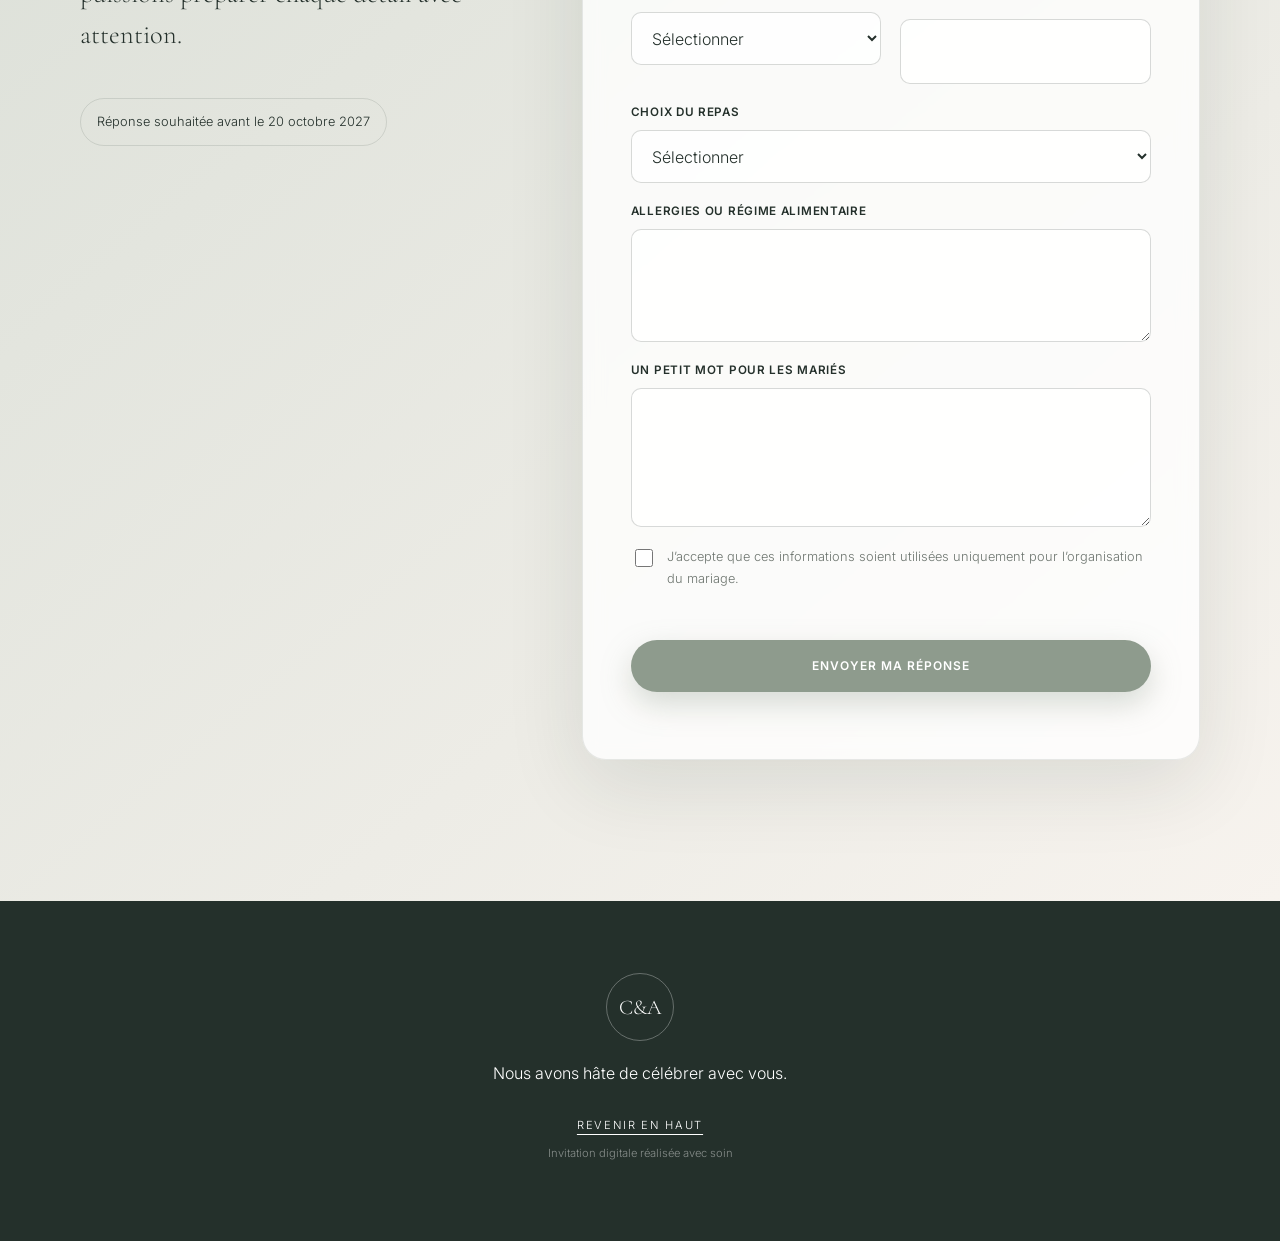
==== commit 5a95ff51: "Update index.html" ====
--- a/index.html
+++ b/index.html
@@ -17,8 +17,8 @@
   <link rel="preconnect" href="https://fonts.gstatic.com" crossorigin>
   <link id="fontStylesheet" rel="stylesheet" href="https://fonts.googleapis.com/css2?family=Cormorant+Garamond:wght@400;500;600&family=Inter:wght@300;400;500;600&family=Italiana&display=swap">
   <link rel="stylesheet" href="assets/css/styles.css">
-  <script src="config/invitation.config.js" defer></script>
-  <script src="assets/js/app.js" defer></script>
+  <script src="config/invitation.config.js?v=2" defer></script>
+  <script src="assets/js/app.js?v=2" defer></script>
 </head>
 <body>
   <noscript>
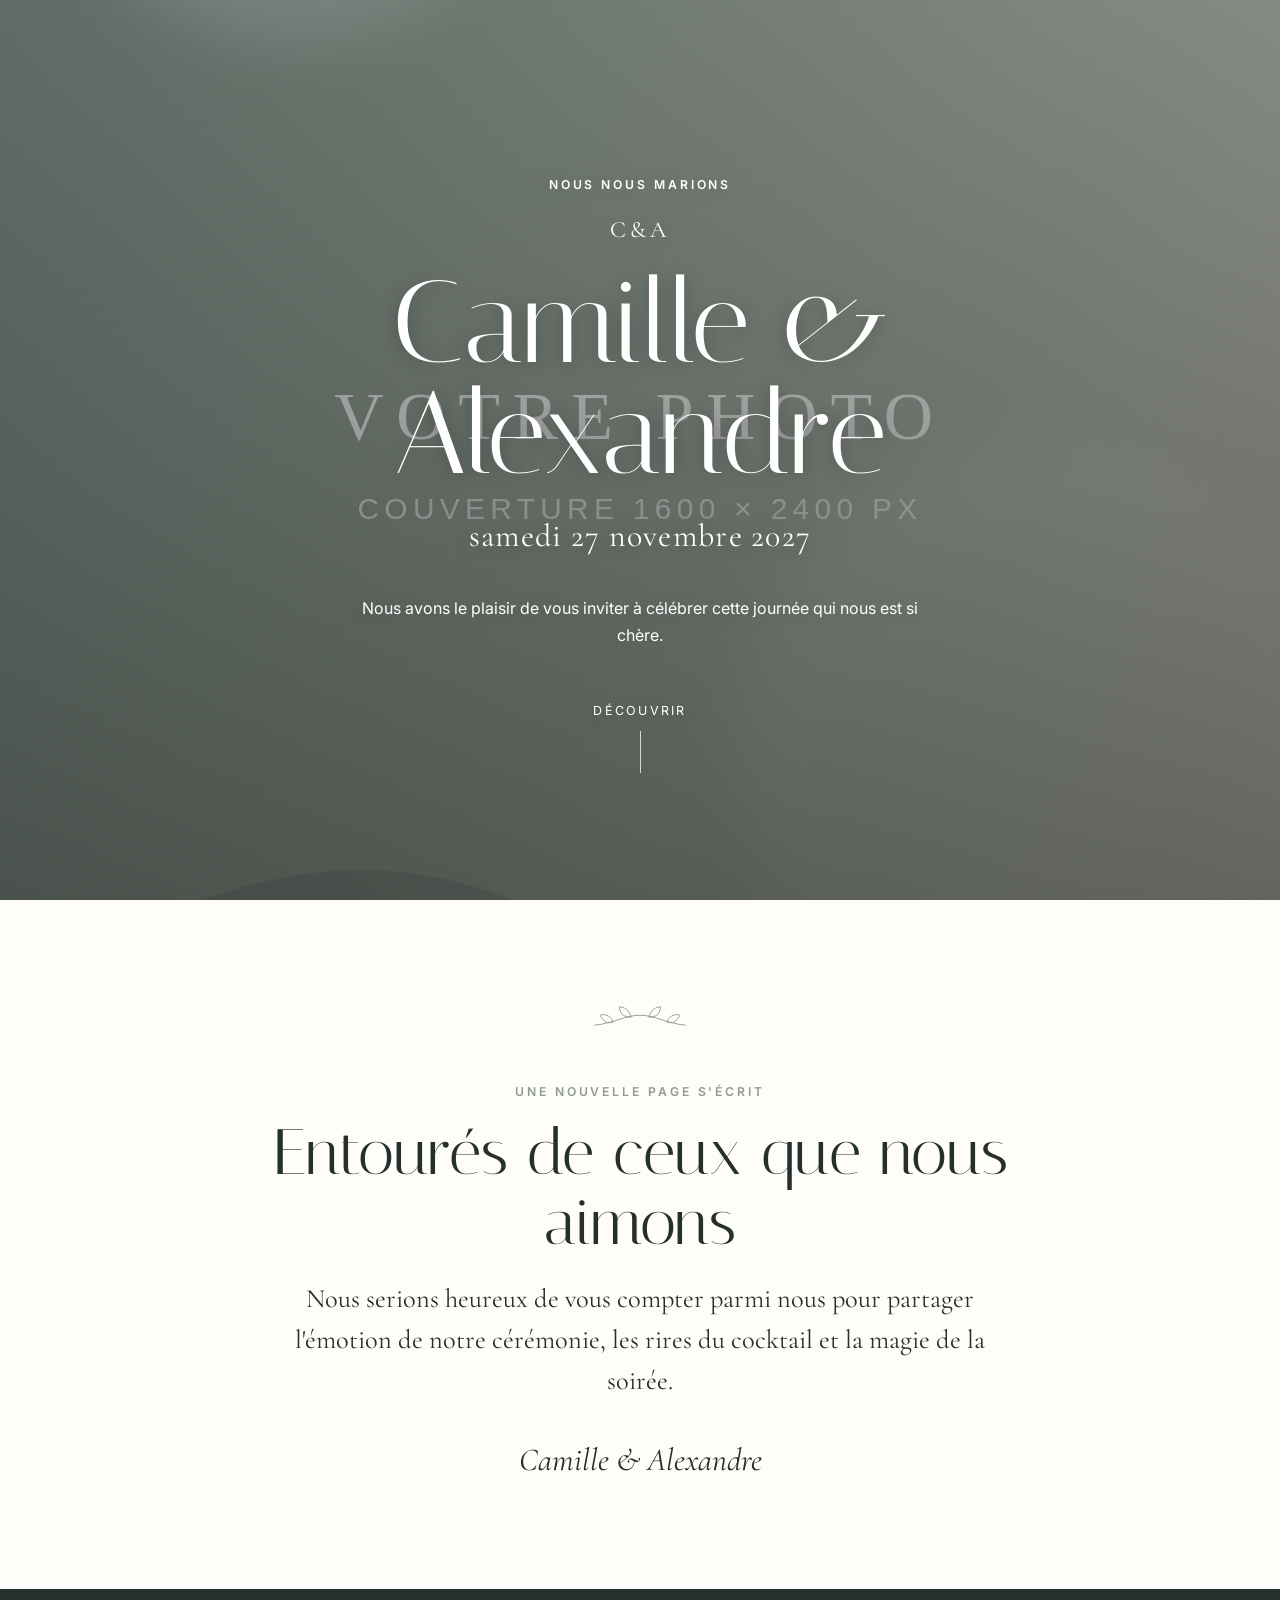
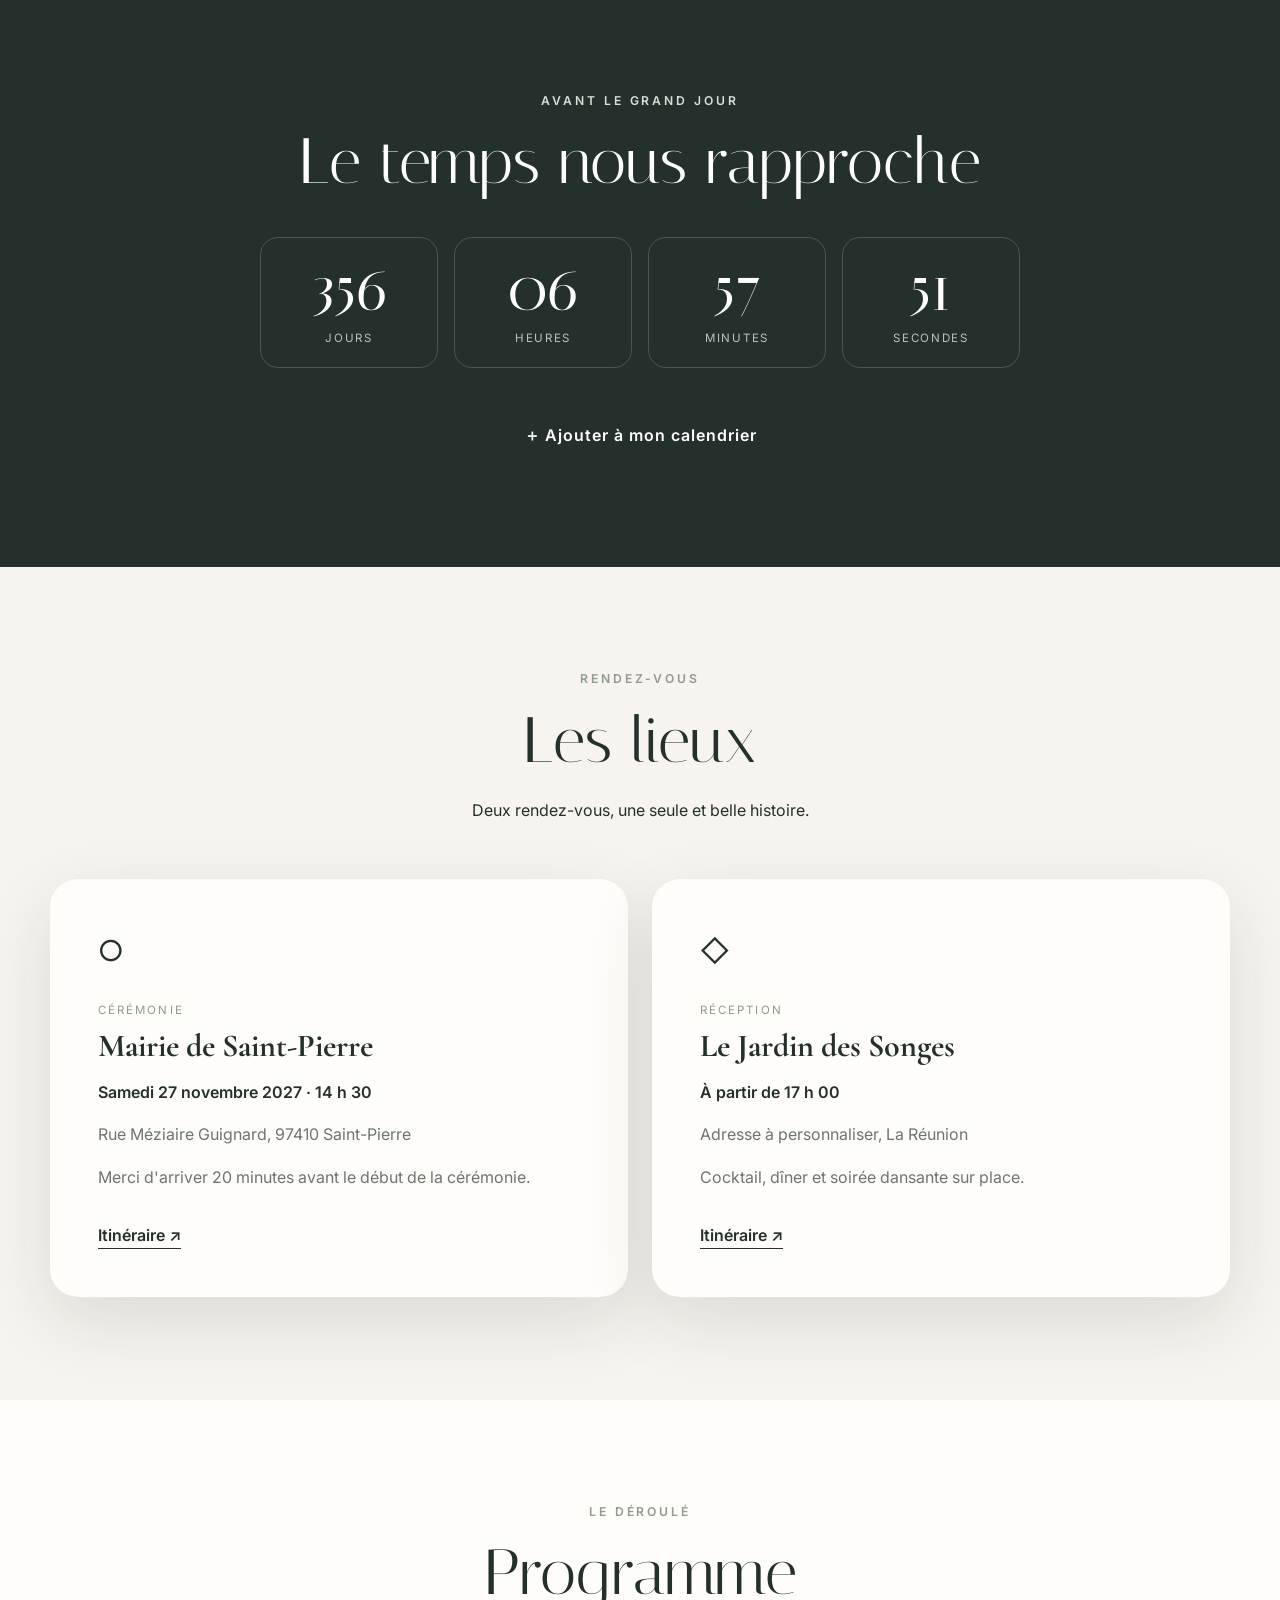
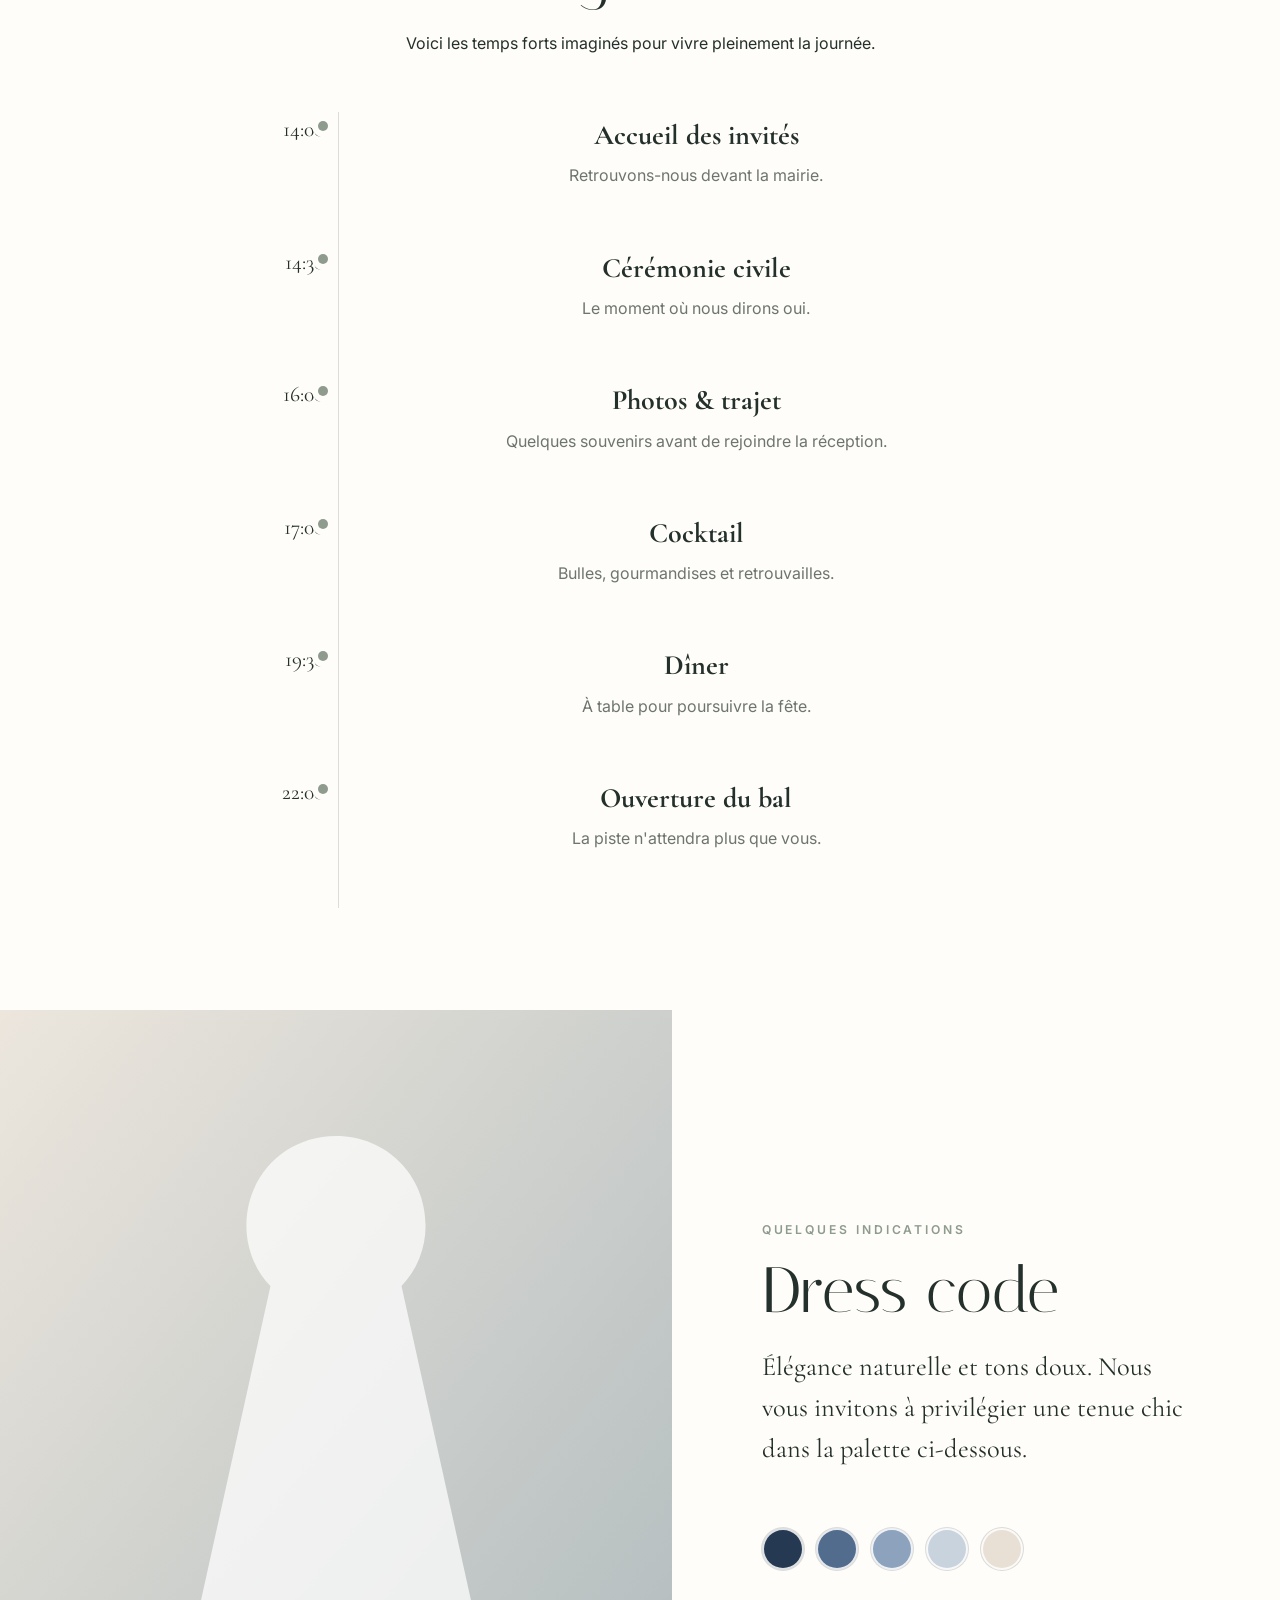
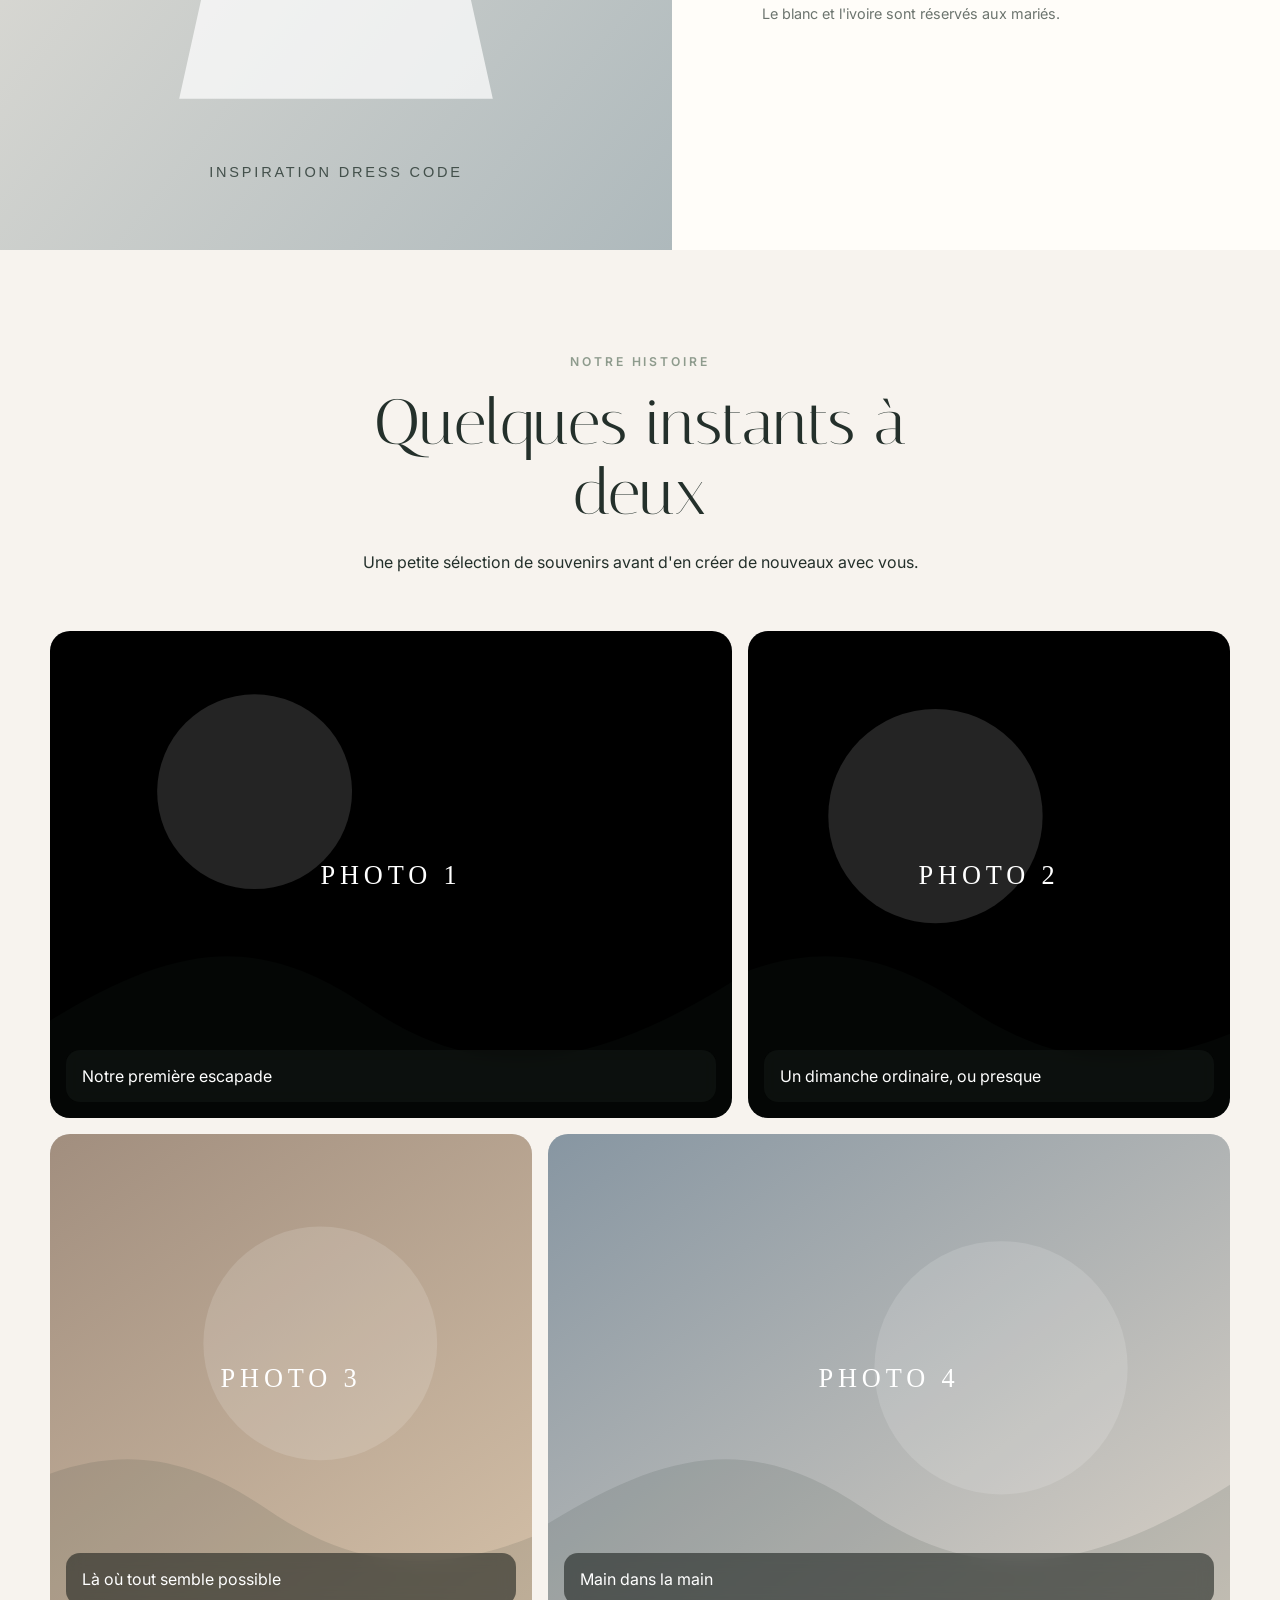
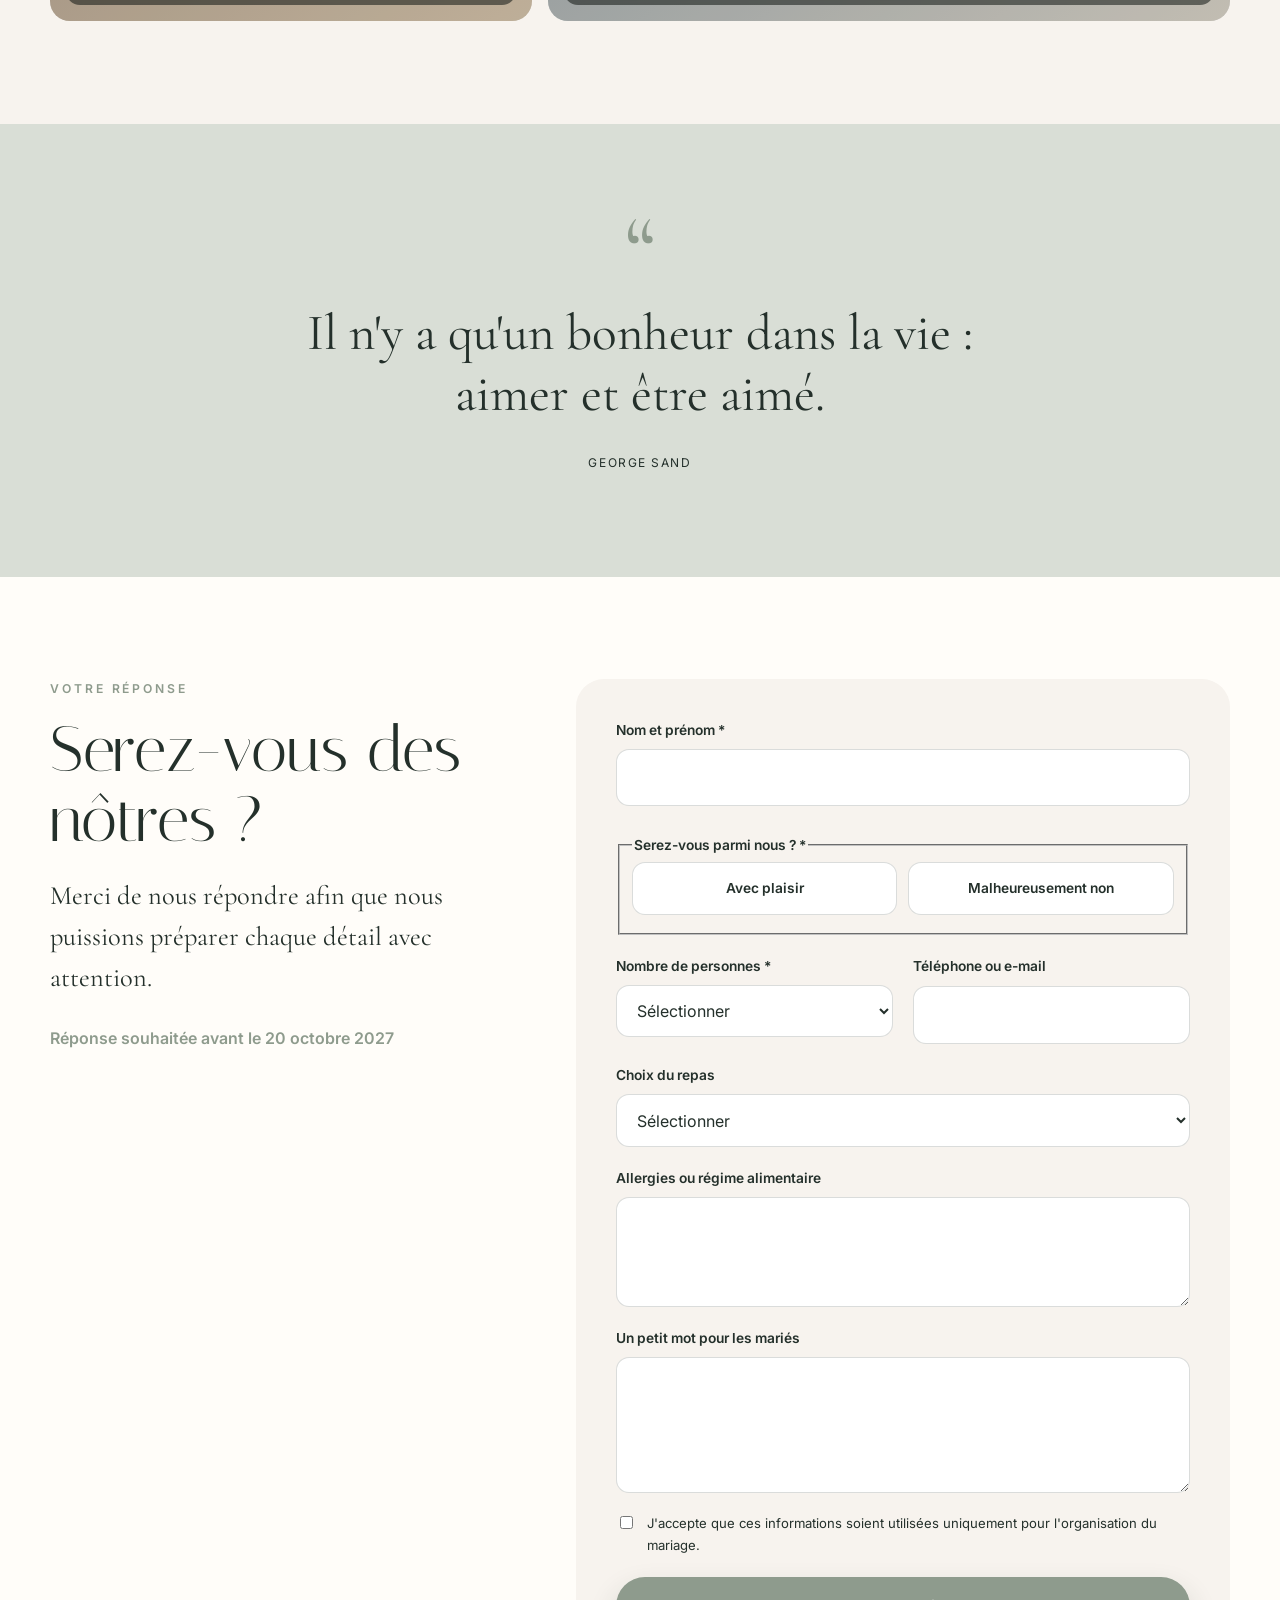
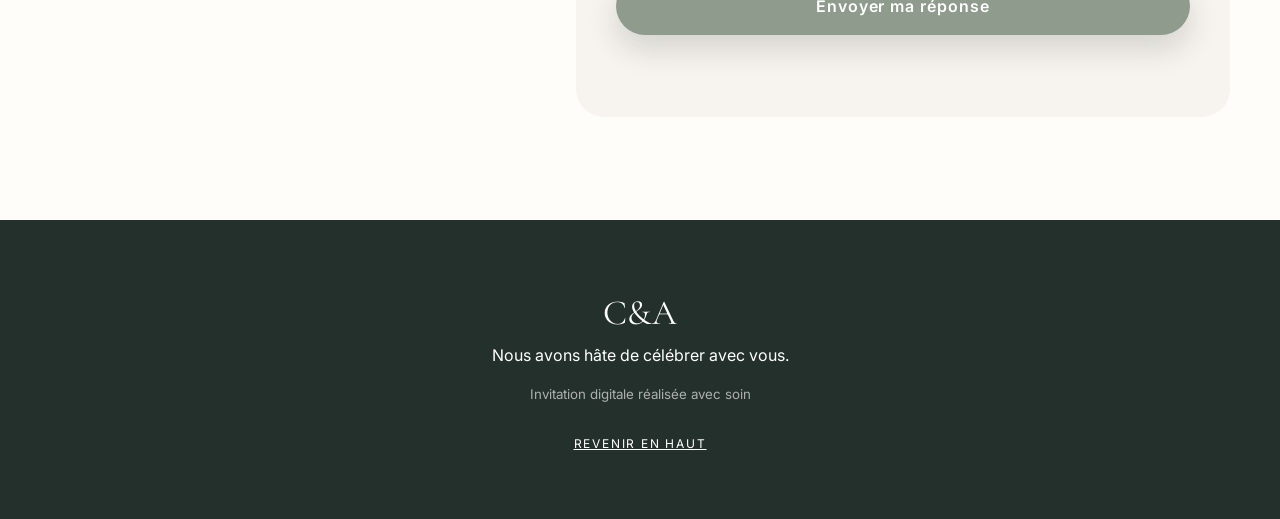
==== commit e657d80e: "Add files via upload" ====
--- a/index.html
+++ b/index.html
@@ -10,37 +10,98 @@
   <meta property="og:title" content="Invitation de mariage">
   <meta property="og:description" content="Nous avons la joie de vous inviter à notre mariage.">
   <meta property="og:image" content="assets/images/cover-placeholder.svg">
+  <meta http-equiv="Cache-Control" content="no-cache, no-store, must-revalidate">
+  <meta http-equiv="Pragma" content="no-cache">
+  <meta http-equiv="Expires" content="0">
   <title>Invitation de mariage</title>
   <link rel="icon" href="assets/images/favicon.svg" type="image/svg+xml">
-  <link rel="manifest" href="manifest.webmanifest">
   <link rel="preconnect" href="https://fonts.googleapis.com">
   <link rel="preconnect" href="https://fonts.gstatic.com" crossorigin>
   <link id="fontStylesheet" rel="stylesheet" href="https://fonts.googleapis.com/css2?family=Cormorant+Garamond:wght@400;500;600&family=Inter:wght@300;400;500;600&family=Italiana&display=swap">
-  <link rel="stylesheet" href="assets/css/styles.css">
-  <script src="config/invitation.config.js?v=2" defer></script>
-  <script src="assets/js/app.js?v=2" defer></script>
+  <link id="appStylesheet" rel="stylesheet">
+  <style>
+    [hidden]{display:none!important}
+    html,body{margin:0;min-height:100%;background:#f7f3ee;color:#24302b}
+    body{font-family:Inter,Arial,sans-serif}
+    .boot-loader{position:fixed;inset:0;display:grid;place-items:center;background:#f7f3ee;z-index:9999;transition:opacity .45s ease,visibility .45s ease}
+    .boot-loader.is-hidden{opacity:0;visibility:hidden}
+    .boot-loader__inner{text-align:center}.boot-loader__mark{font:500 3rem/1 Italiana,serif}.boot-loader p{font-size:.8rem;letter-spacing:.16em;text-transform:uppercase}
+  </style>
+  <script>
+    (() => {
+      'use strict';
+      const build = Date.now().toString(36);
+      window.__INVITATION_BUILD__ = build;
+
+      // Supprime une ancienne PWA/service worker du modèle. C'est la cause
+      // principale des configurations obsolètes conservées dans Messenger.
+      const baseScope = new URL('./', window.location.href).href;
+      if ('serviceWorker' in navigator) {
+        navigator.serviceWorker.getRegistrations()
+          .then((registrations) => Promise.all(
+            registrations
+              .filter((registration) => registration.scope === baseScope)
+              .map((registration) => registration.unregister())
+          ))
+          .catch(() => {});
+      }
+      if ('caches' in window) {
+        caches.keys()
+          .then((keys) => Promise.all(
+            keys.filter((key) => key.startsWith('invitation-digitale')).map((key) => caches.delete(key))
+          ))
+          .catch(() => {});
+      }
+
+      document.getElementById('appStylesheet').href = `assets/css/styles.css?v=${build}`;
+
+      const loadScript = (src) => new Promise((resolve, reject) => {
+        const script = document.createElement('script');
+        script.src = `${src}?v=${build}`;
+        script.async = false;
+        script.onload = resolve;
+        script.onerror = () => reject(new Error(`Impossible de charger ${src}`));
+        document.head.appendChild(script);
+      });
+
+      window.addEventListener('DOMContentLoaded', async () => {
+        try {
+          await loadScript('config/invitation.config.js');
+          await loadScript('assets/js/app.js');
+        } catch (error) {
+          console.error(error);
+          const loader = document.getElementById('pageLoader');
+          if (loader) {
+            loader.innerHTML = '<div class="boot-loader__inner"><strong>Impossible de charger l’invitation.</strong><p>Vérifiez votre connexion puis actualisez la page.</p></div>';
+          }
+        }
+      });
+    })();
+  </script>
 </head>
 <body>
-  <noscript>
-    <div class="noscript">Cette invitation nécessite JavaScript pour afficher son contenu.</div>
-  </noscript>
-
-  <div class="page-loader" id="pageLoader" aria-live="polite">
-    <div class="loader-monogram" id="loaderMonogram">M</div>
-    <p>Votre invitation se prépare…</p>
+  <noscript><div class="noscript">Cette invitation nécessite JavaScript pour afficher son contenu.</div></noscript>
+
+  <div class="boot-loader" id="pageLoader" aria-live="polite">
+    <div class="boot-loader__inner">
+      <div class="boot-loader__mark" id="loaderMonogram">M</div>
+      <p>Votre invitation se prépare…</p>
+    </div>
   </div>
 
-  <div class="access-gate" id="accessGate" hidden>
-    <form class="access-card" id="accessForm">
-      <span class="eyebrow">Invitation privée</span>
-      <h1>Bienvenue</h1>
-      <p>Saisissez le code transmis avec votre invitation.</p>
-      <label class="sr-only" for="accessCode">Code d’accès</label>
-      <input id="accessCode" name="accessCode" type="password" autocomplete="one-time-code" required>
-      <button class="button button--primary" type="submit">Ouvrir l’invitation</button>
-      <p class="form-message" id="accessMessage" role="status"></p>
-    </form>
-  </div>
+  <template id="accessGateTemplate">
+    <div class="access-gate" id="accessGate" role="dialog" aria-modal="true" aria-labelledby="accessTitle">
+      <form class="access-card" id="accessForm">
+        <span class="eyebrow">Invitation privée</span>
+        <h1 id="accessTitle">Bienvenue</h1>
+        <p>Saisissez le code transmis avec votre invitation.</p>
+        <label class="sr-only" for="accessCode">Code d’accès</label>
+        <input id="accessCode" name="accessCode" type="password" inputmode="text" autocomplete="one-time-code" required>
+        <button class="button button--primary" type="submit">Ouvrir l’invitation</button>
+        <p class="form-message" id="accessMessage" role="status"></p>
+      </form>
+    </div>
+  </template>
 
   <button class="sound-toggle" id="soundToggle" type="button" aria-label="Activer la musique" hidden>
     <span class="sound-bars" aria-hidden="true"><i></i><i></i><i></i></span>
@@ -59,9 +120,7 @@
       <h1 class="hero-names" id="heroNames"></h1>
       <p class="hero-date" id="heroDate"></p>
       <p class="hero-intro" data-bind="hero.intro"></p>
-      <a class="scroll-cue" href="#annonce" aria-label="Découvrir l’invitation">
-        <span>Découvrir</span><i aria-hidden="true"></i>
-      </a>
+      <a class="scroll-cue" href="#annonce" aria-label="Découvrir l’invitation"><span>Découvrir</span><i aria-hidden="true"></i></a>
     </div>
   </header>
 
@@ -86,9 +145,7 @@
           <div><strong id="minutes">00</strong><span>minutes</span></div>
           <div><strong id="seconds">00</strong><span>secondes</span></div>
         </div>
-        <button class="button button--dark" id="calendarButton" type="button">
-          <span aria-hidden="true">＋</span> Ajouter à mon calendrier
-        </button>
+        <button class="button button--dark" id="calendarButton" type="button"><span aria-hidden="true">＋</span> Ajouter à mon calendrier</button>
       </div>
     </section>
 
@@ -115,9 +172,7 @@
     </section>
 
     <section class="section dress-section" id="dress-code">
-      <div class="dress-media reveal">
-        <img id="dressImage" src="assets/images/dress-placeholder.svg" alt="">
-      </div>
+      <div class="dress-media reveal"><img id="dressImage" src="assets/images/dress-placeholder.svg" alt=""></div>
       <div class="dress-content reveal">
         <span class="eyebrow">Quelques indications</span>
         <h2>Dress code</h2>
@@ -154,21 +209,11 @@
           <p class="lead" data-bind="rsvp.intro"></p>
           <p class="rsvp-deadline" id="rsvpDeadline"></p>
         </div>
-
         <form class="rsvp-form reveal" id="rsvpForm" novalidate>
-          <div class="honeypot" aria-hidden="true">
-            <label for="website">Ne pas remplir</label>
-            <input id="website" name="website" type="text" tabindex="-1" autocomplete="off">
-          </div>
+          <div class="honeypot" aria-hidden="true"><label for="website">Ne pas remplir</label><input id="website" name="website" type="text" tabindex="-1" autocomplete="off"></div>
           <input type="hidden" name="eventId" id="eventId">
           <input type="hidden" name="submittedAt" id="submittedAt">
-
-          <div class="field field--full">
-            <label for="guestName">Nom et prénom *</label>
-            <input id="guestName" name="guestName" type="text" autocomplete="name" required>
-            <span class="field-error"></span>
-          </div>
-
+          <div class="field field--full"><label for="guestName">Nom et prénom *</label><input id="guestName" name="guestName" type="text" autocomplete="name" required><span class="field-error"></span></div>
           <fieldset class="field field--full attendance-field">
             <legend>Serez-vous parmi nous ? *</legend>
             <div class="segmented-control">
@@ -177,45 +222,16 @@
             </div>
             <span class="field-error"></span>
           </fieldset>
-
           <div class="conditional-fields" id="conditionalFields">
-            <div class="field">
-              <label for="guestCount">Nombre de personnes *</label>
-              <select id="guestCount" name="guestCount"></select>
-              <span class="field-error"></span>
-            </div>
-
-            <div class="field">
-              <label for="contact">Téléphone ou e-mail</label>
-              <input id="contact" name="contact" type="text" autocomplete="email">
-            </div>
-
-            <div class="field field--full" id="mealField">
-              <label for="mealChoice">Choix du repas</label>
-              <select id="mealChoice" name="mealChoice"></select>
-            </div>
-
-            <div class="field field--full">
-              <label for="dietary">Allergies ou régime alimentaire</label>
-              <textarea id="dietary" name="dietary" rows="3"></textarea>
-            </div>
+            <div class="field"><label for="guestCount">Nombre de personnes *</label><select id="guestCount" name="guestCount"></select><span class="field-error"></span></div>
+            <div class="field"><label for="contact">Téléphone ou e-mail</label><input id="contact" name="contact" type="text" autocomplete="email"></div>
+            <div class="field field--full" id="mealField"><label for="mealChoice">Choix du repas</label><select id="mealChoice" name="mealChoice"></select></div>
+            <div class="field field--full"><label for="allergies">Allergies ou régime alimentaire</label><textarea id="allergies" name="allergies" rows="3"></textarea></div>
+            <div class="field field--full"><label for="message">Un petit mot pour les mariés</label><textarea id="message" name="message" rows="4"></textarea></div>
           </div>
-
-          <div class="field field--full">
-            <label for="message">Un petit mot pour les mariés</label>
-            <textarea id="message" name="message" rows="4"></textarea>
-          </div>
-
-          <label class="consent field--full">
-            <input id="consent" name="consent" type="checkbox" required>
-            <span id="consentText"></span>
-          </label>
-          <span class="field-error consent-error"></span>
-
-          <button class="button button--primary button--submit" type="submit" id="submitButton">
-            Envoyer ma réponse
-          </button>
-          <p class="form-message" id="formMessage" role="status" aria-live="polite"></p>
+          <label class="consent"><input id="consent" name="consent" type="checkbox" required><span id="consentText"></span></label>
+          <button class="button button--primary field--full" id="submitButton" type="submit">Envoyer ma réponse</button>
+          <p class="form-message field--full" id="formMessage" role="status"></p>
         </form>
       </div>
     </section>
@@ -224,16 +240,15 @@
   <footer class="footer">
     <div class="footer-monogram" id="footerMonogram"></div>
     <p id="footerText"></p>
+    <small id="footerCredit"></small>
     <a href="#accueil">Revenir en haut</a>
-    <p class="footer-credit" id="footerCredit"></p>
   </footer>
 
   <dialog class="lightbox" id="lightbox">
-    <button class="lightbox-close" id="lightboxClose" type="button" aria-label="Fermer">×</button>
+    <button id="lightboxClose" type="button" aria-label="Fermer">×</button>
     <img id="lightboxImage" alt="">
     <p id="lightboxCaption"></p>
   </dialog>
-
   <div class="toast" id="toast" role="status" aria-live="polite"></div>
 </body>
 </html>
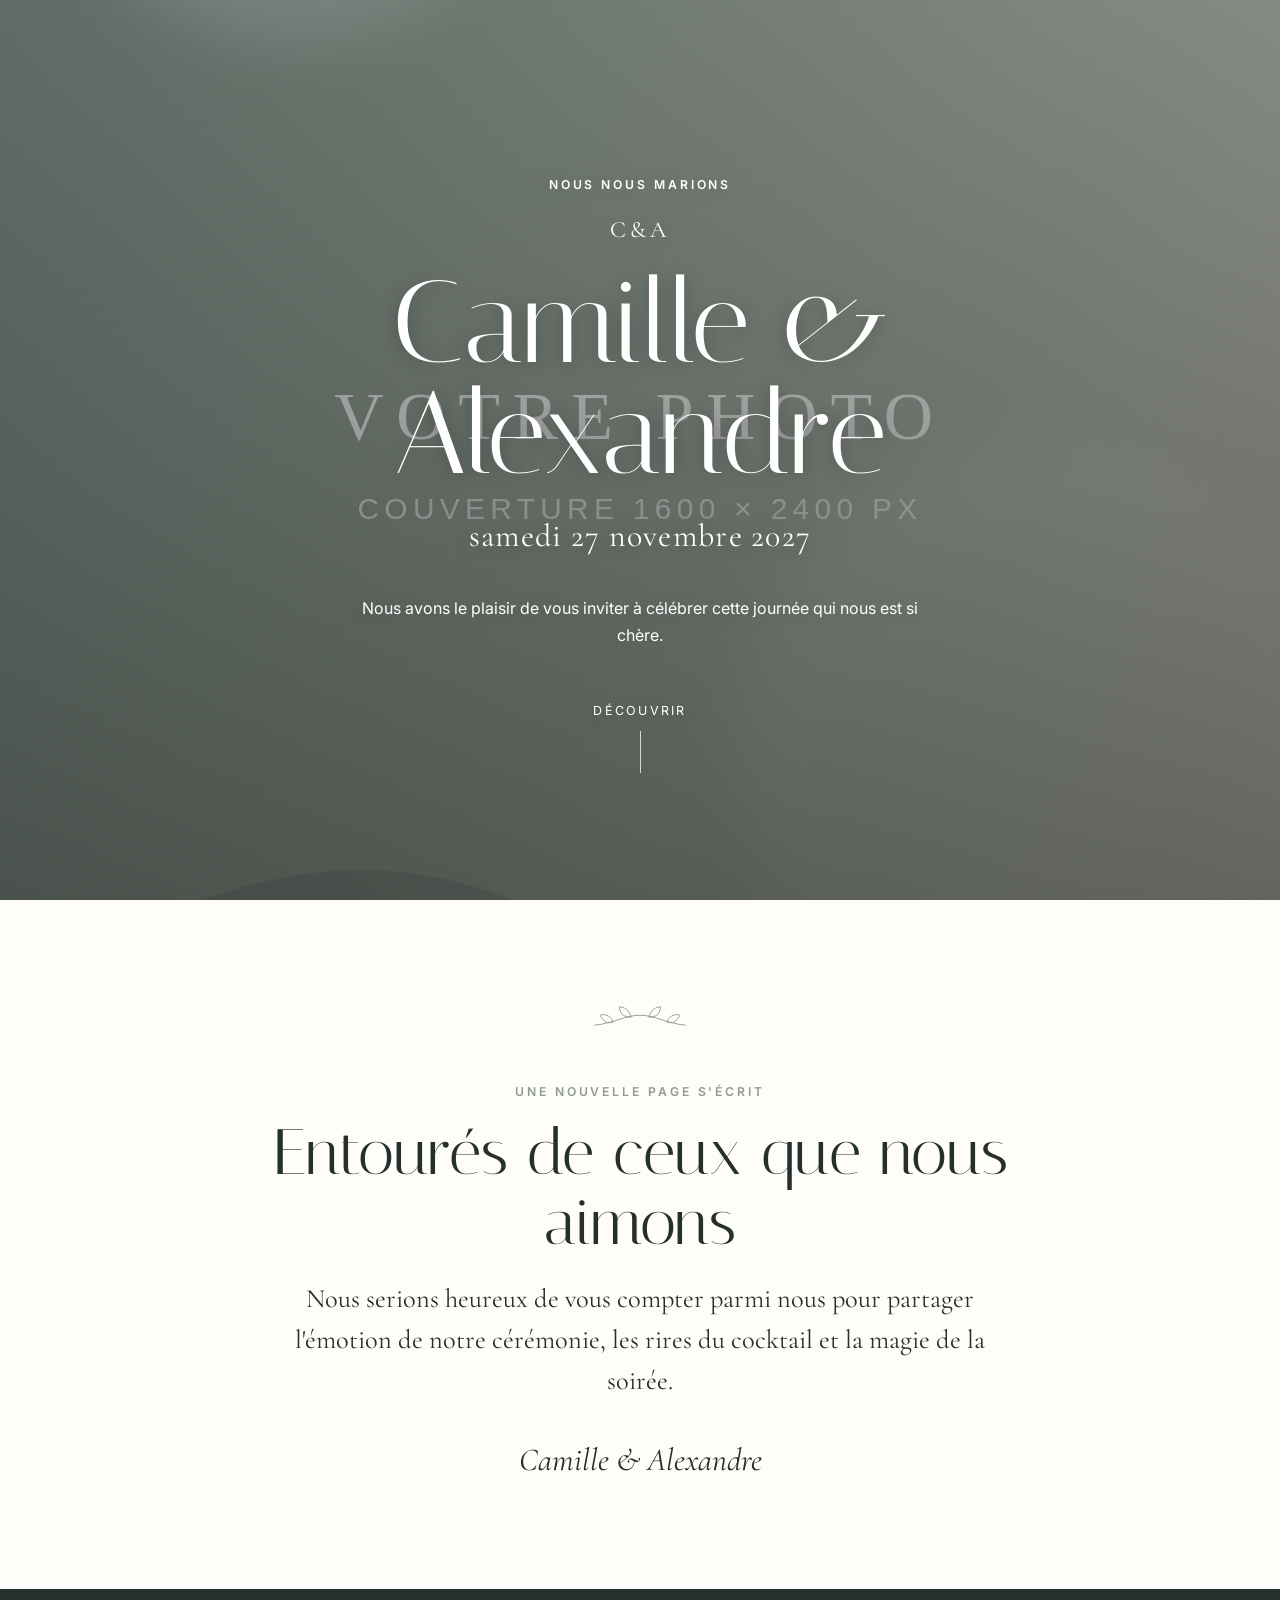
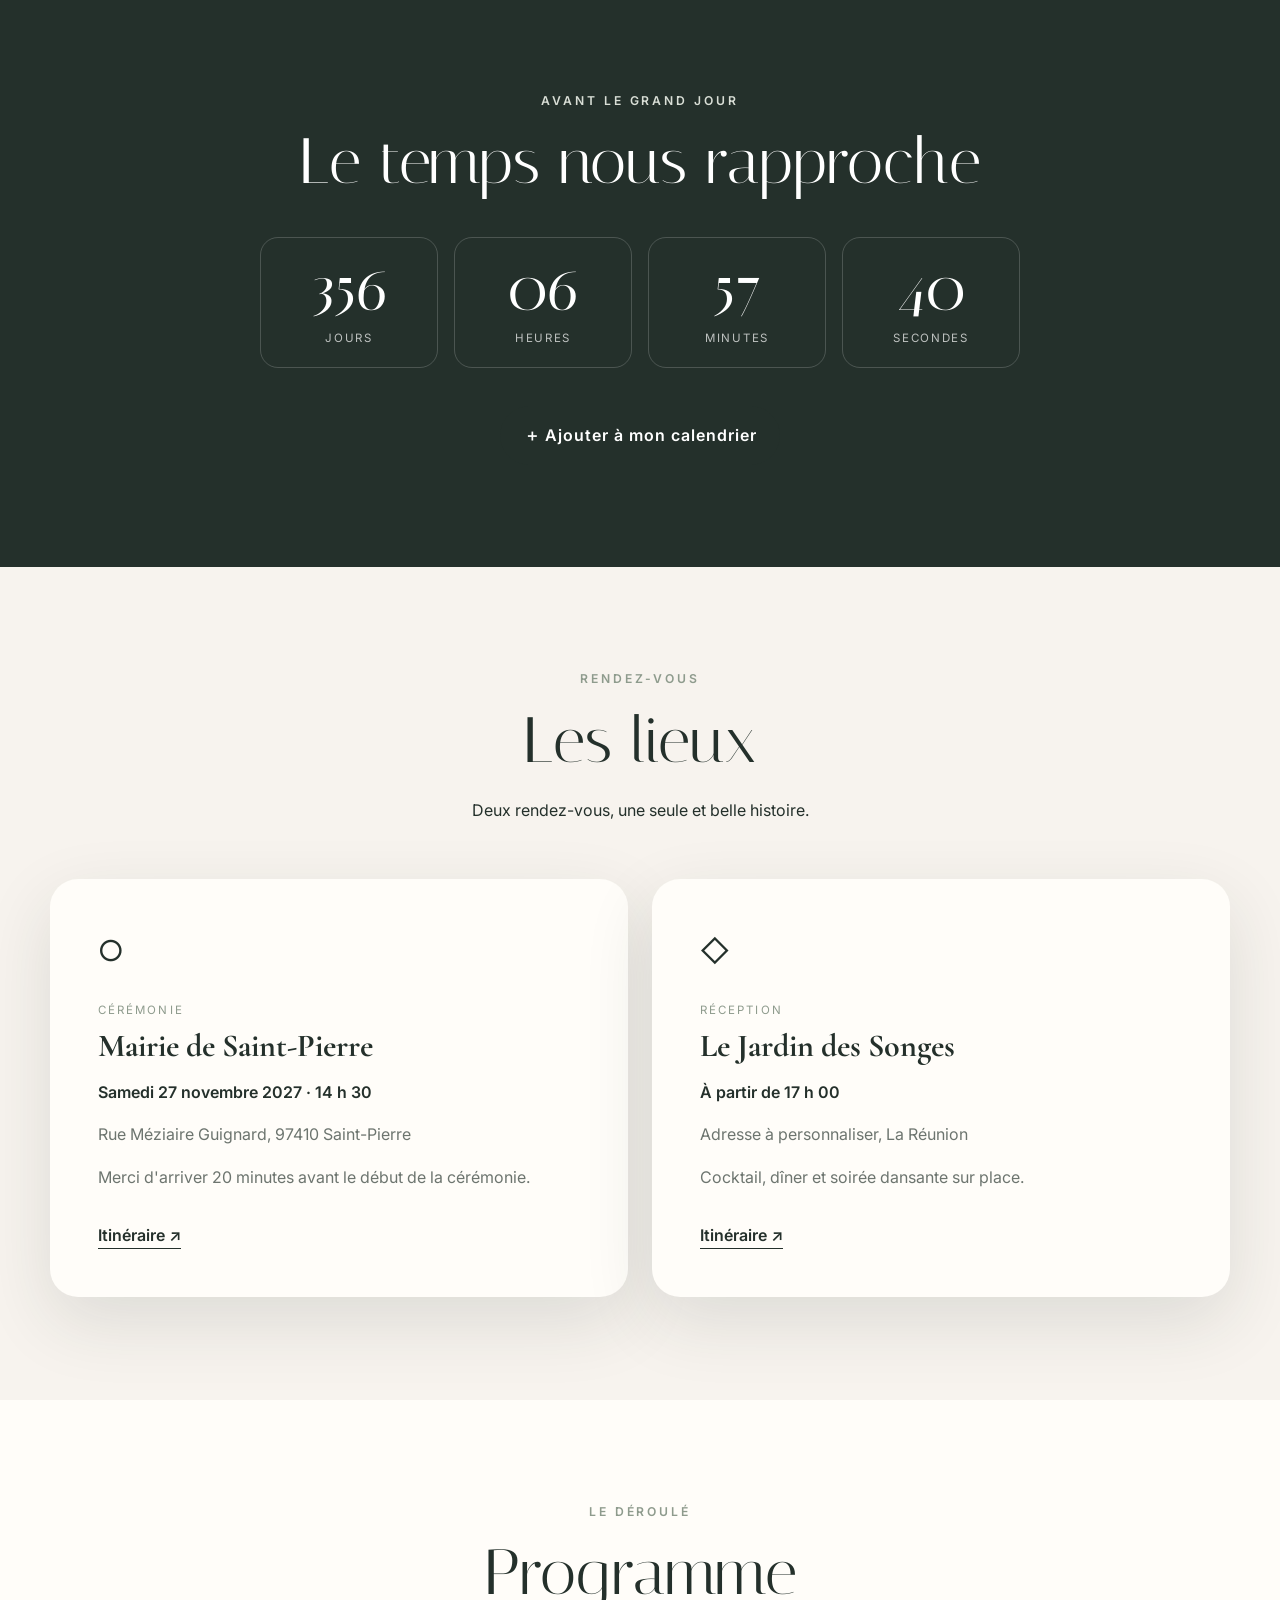
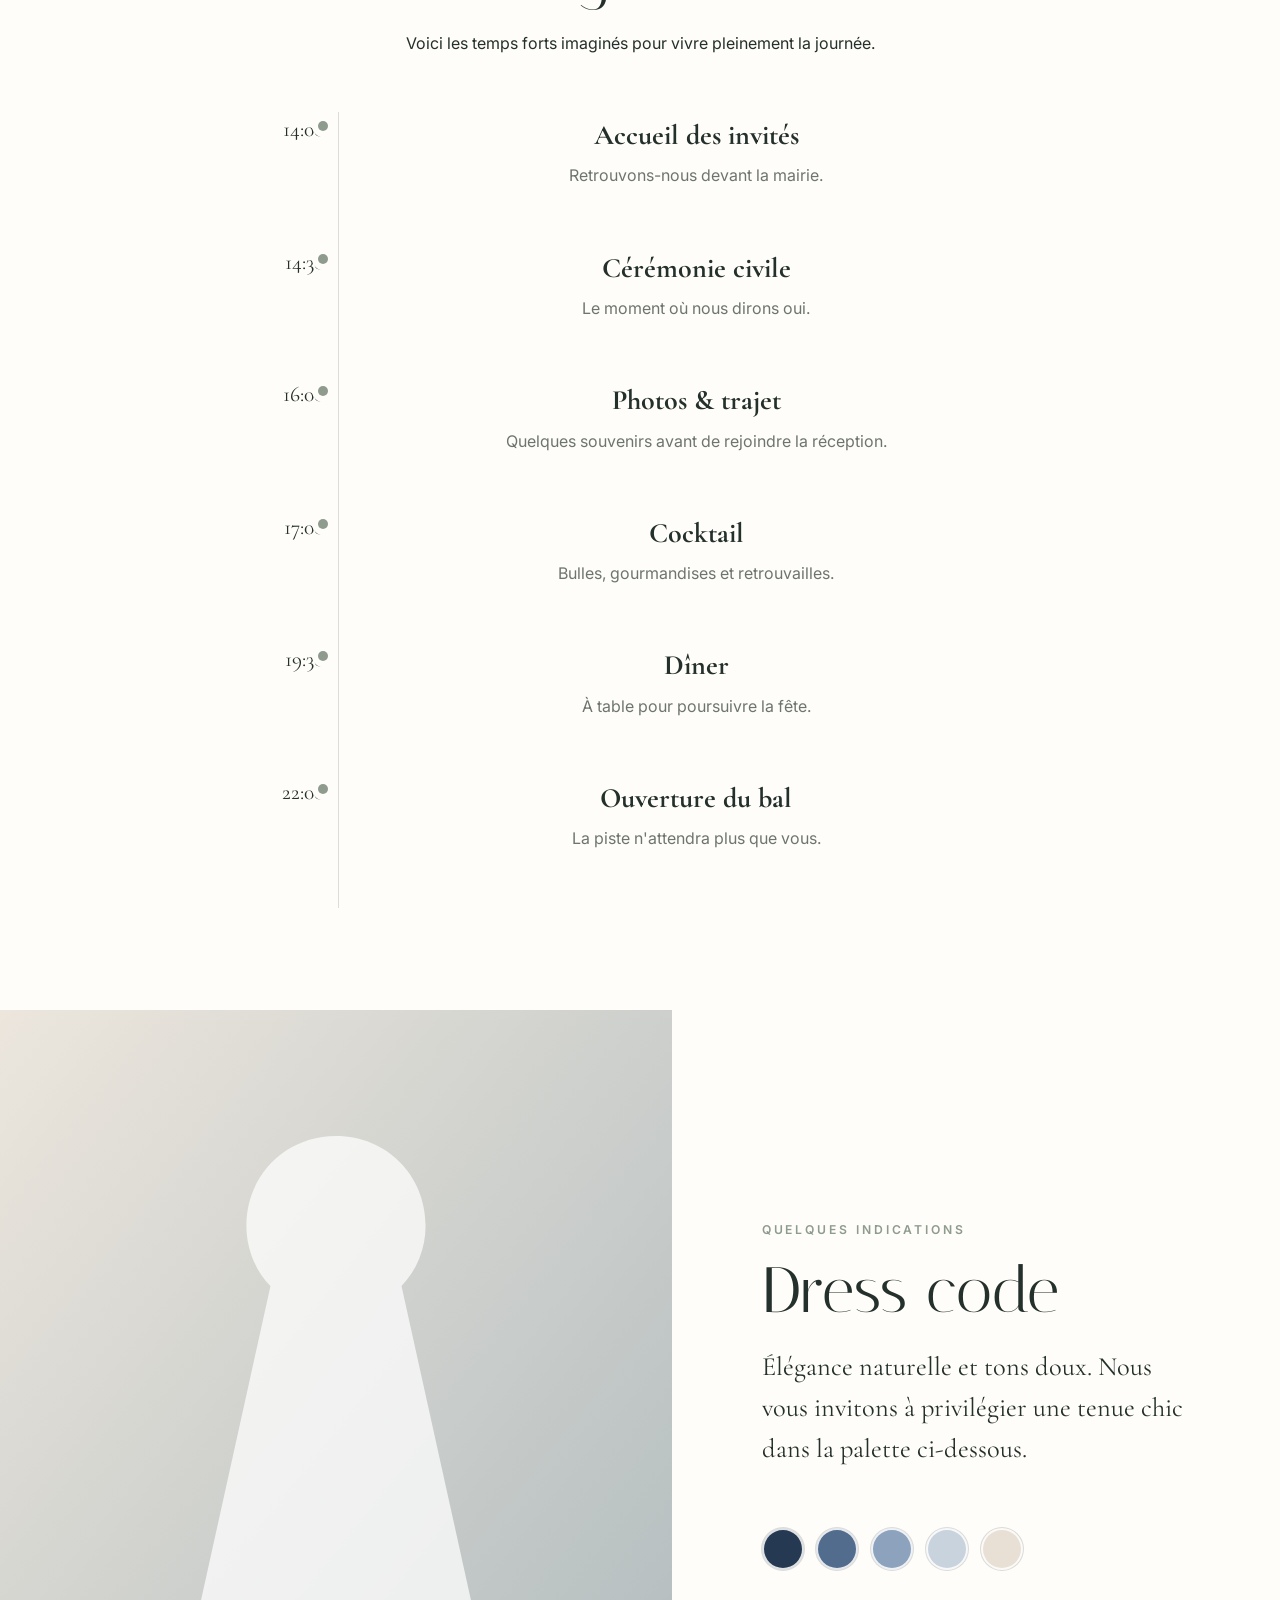
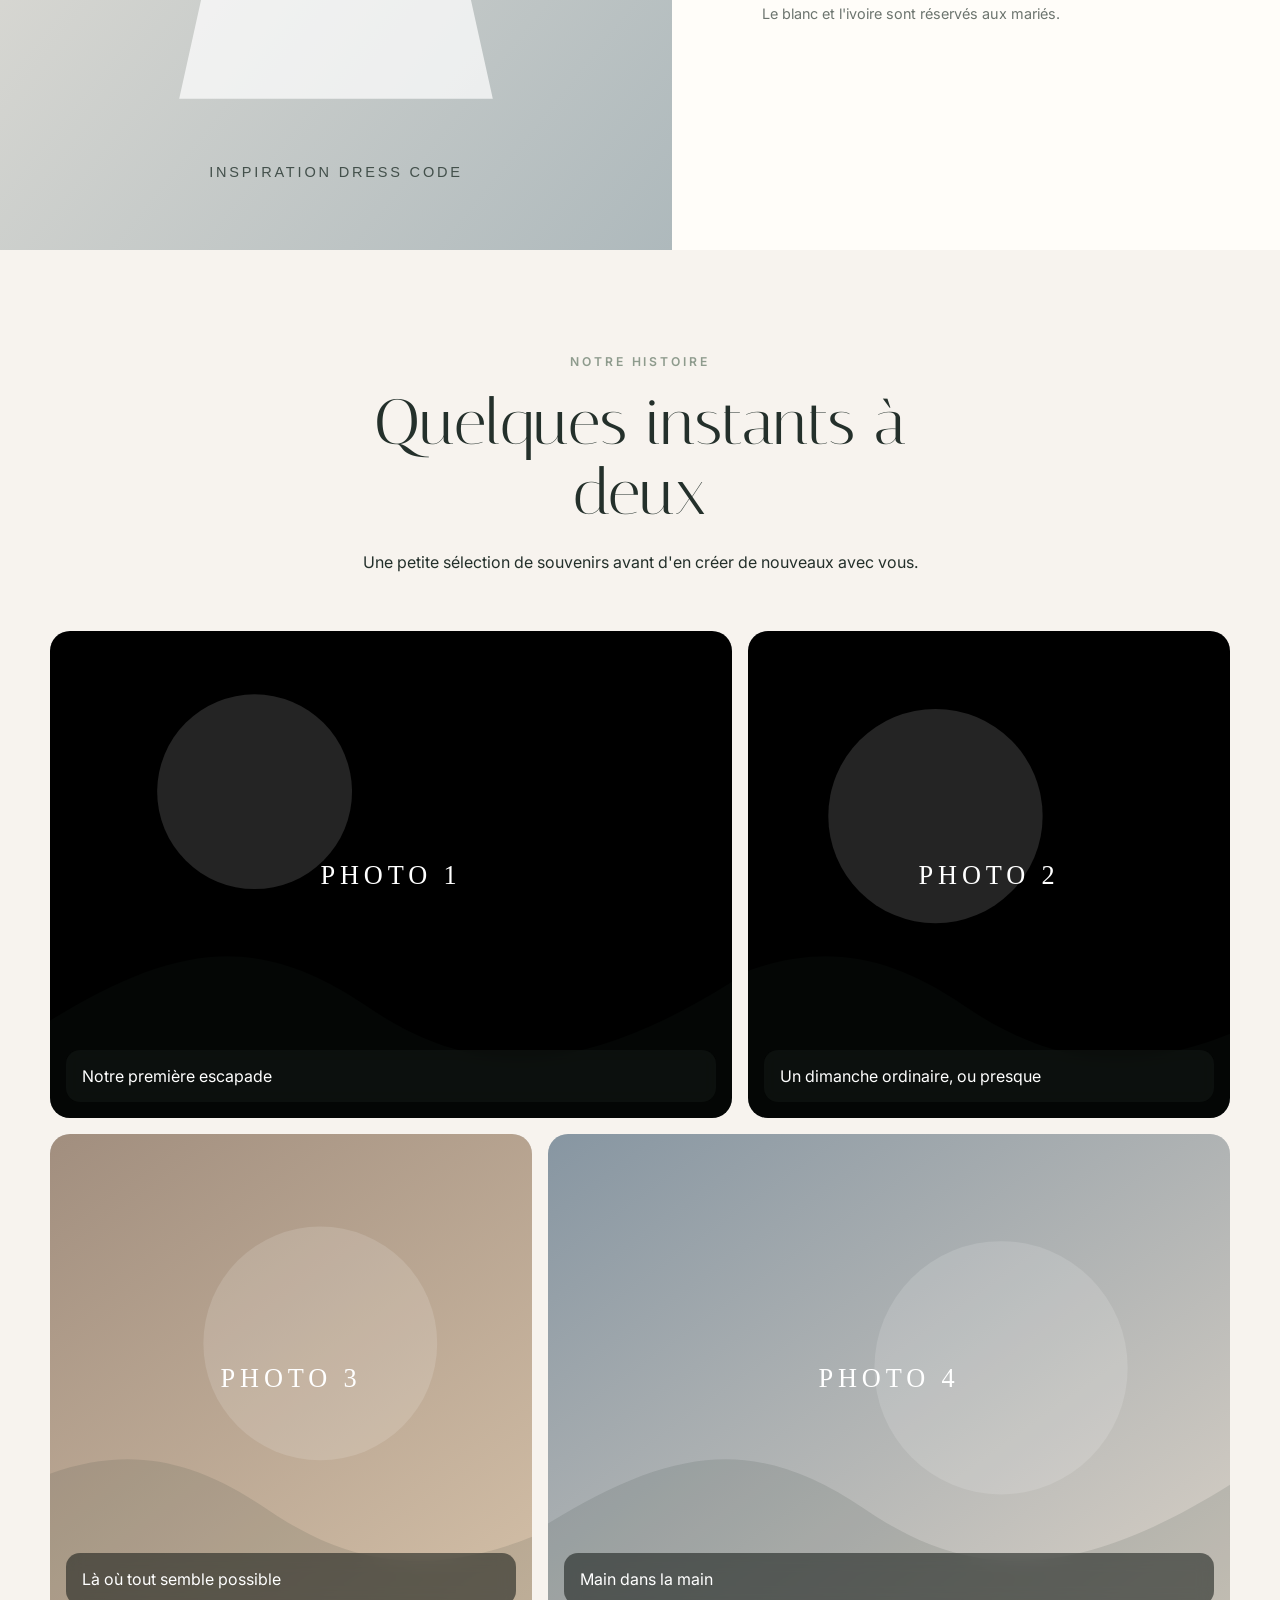
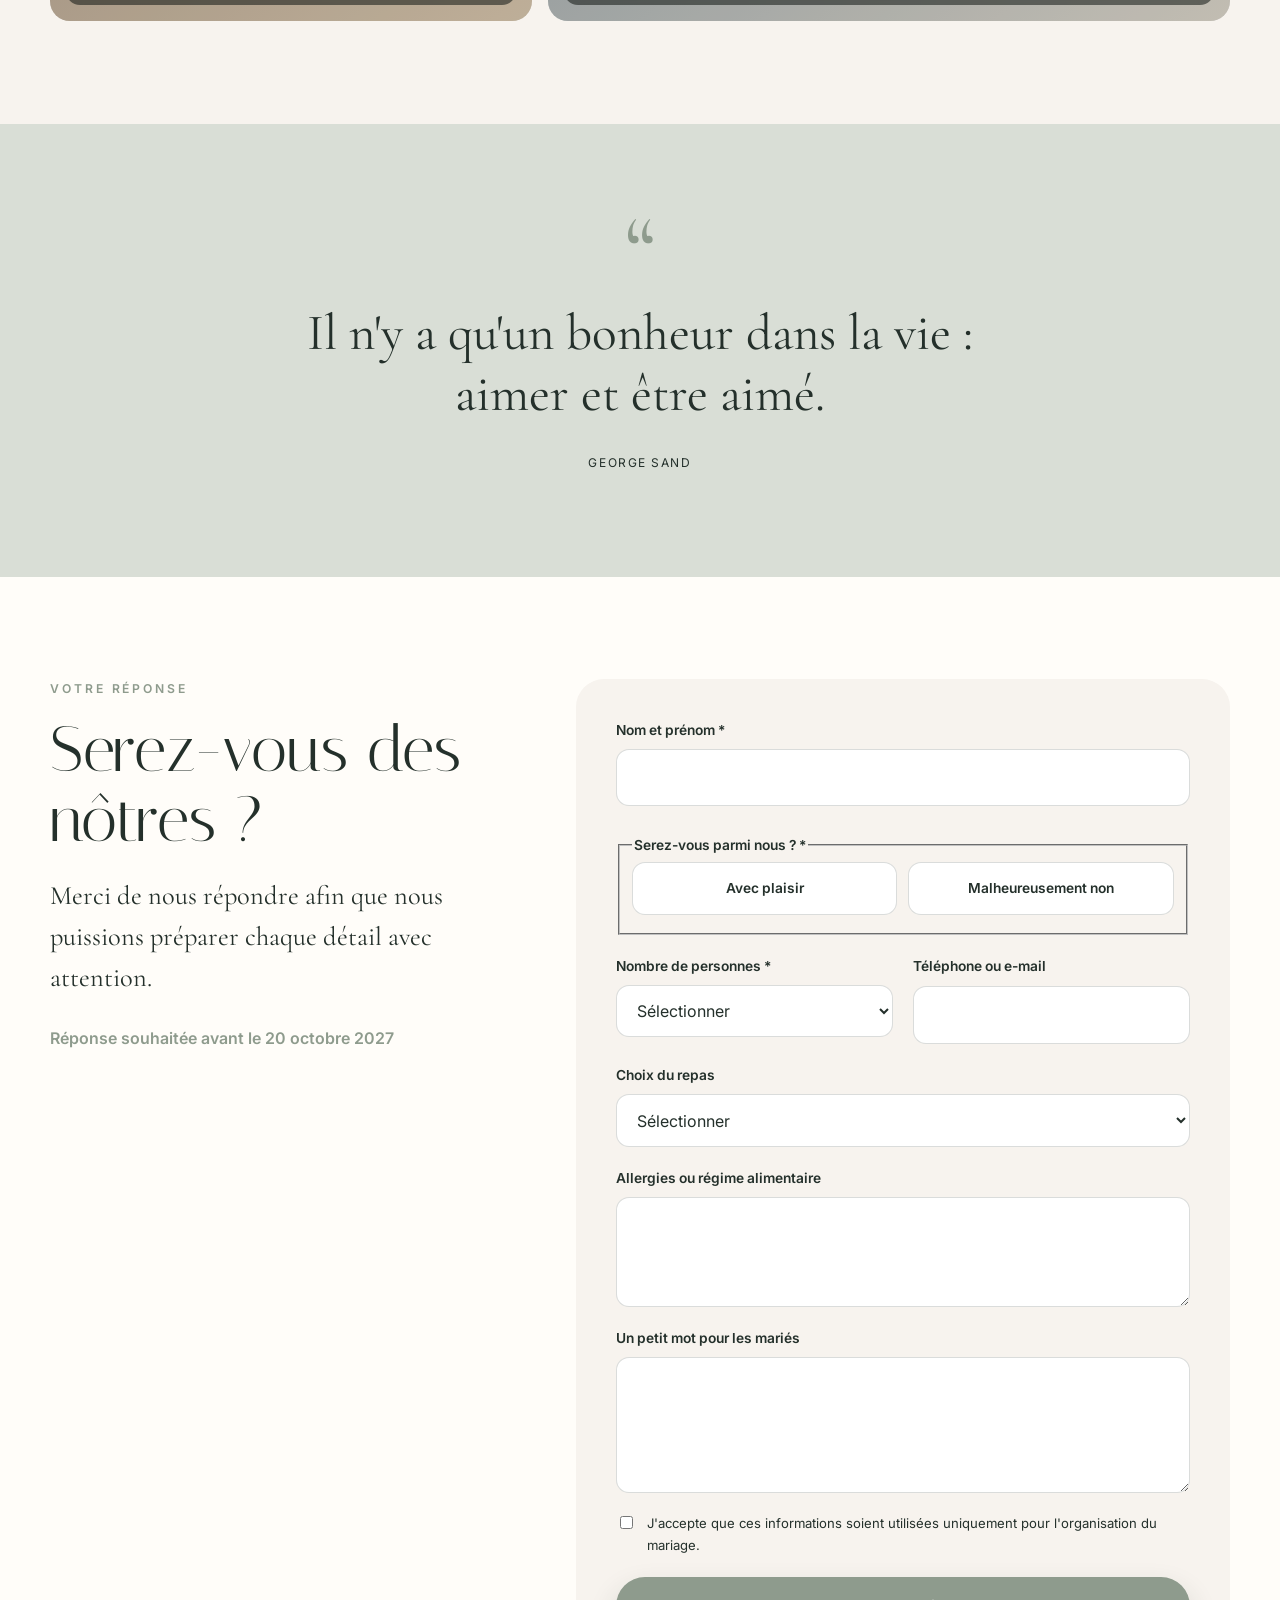
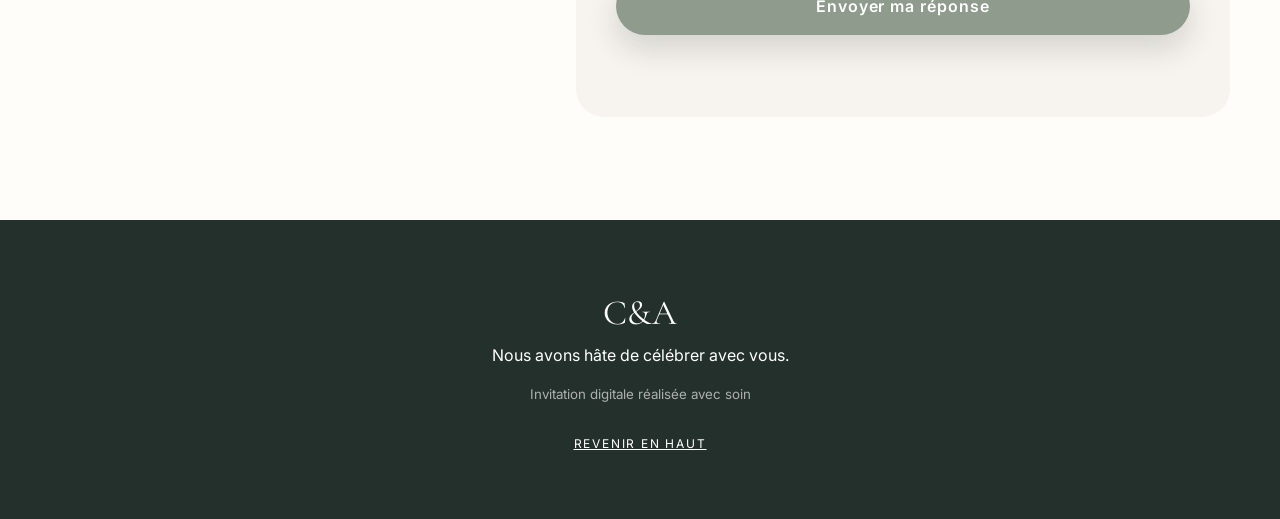
==== commit 6fc02592: "Update index.html" ====
--- a/index.html
+++ b/index.html
@@ -9,7 +9,7 @@
   <meta property="og:type" content="website">
   <meta property="og:title" content="Invitation de mariage">
   <meta property="og:description" content="Nous avons la joie de vous inviter à notre mariage.">
-  <meta property="og:image" content="assets/images/cover-placeholder.svg">
+  <meta property="og:image" content="assets/images/cover-placeholder.png">
   <meta http-equiv="Cache-Control" content="no-cache, no-store, must-revalidate">
   <meta http-equiv="Pragma" content="no-cache">
   <meta http-equiv="Expires" content="0">
